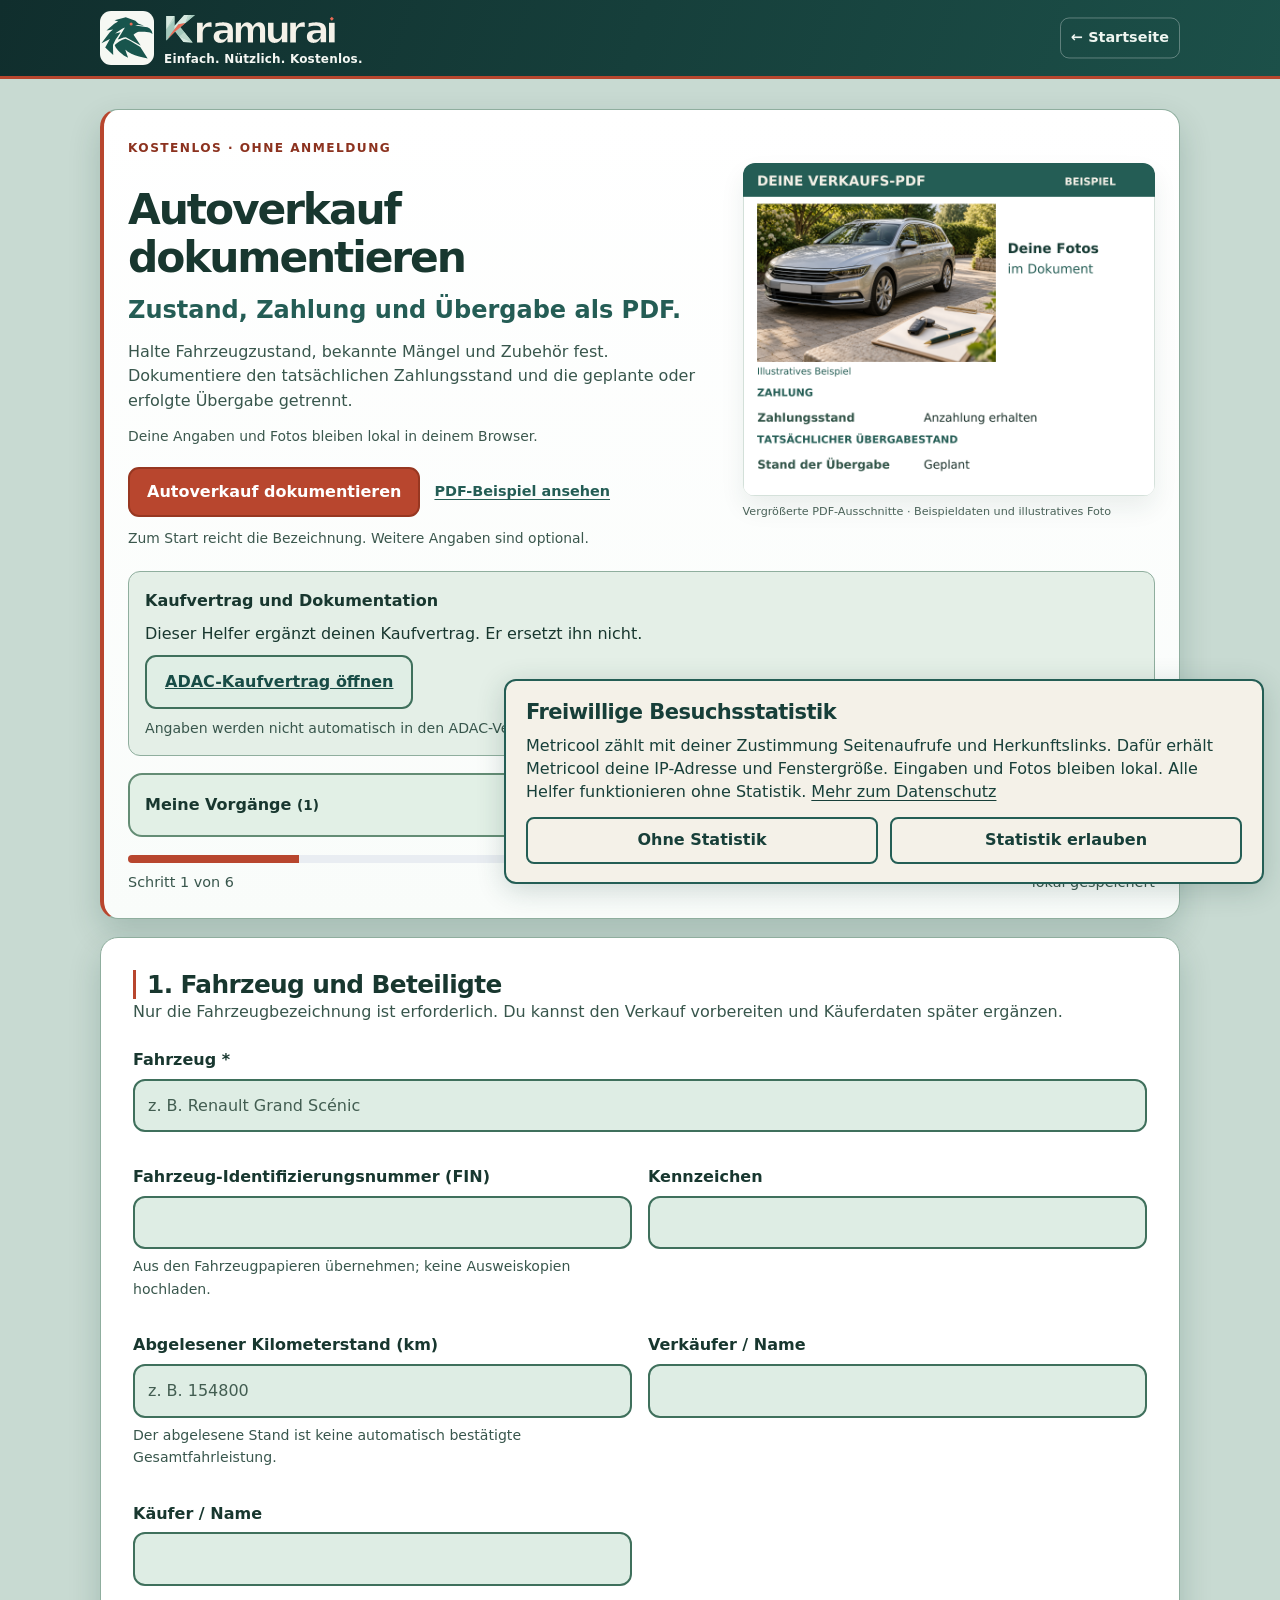
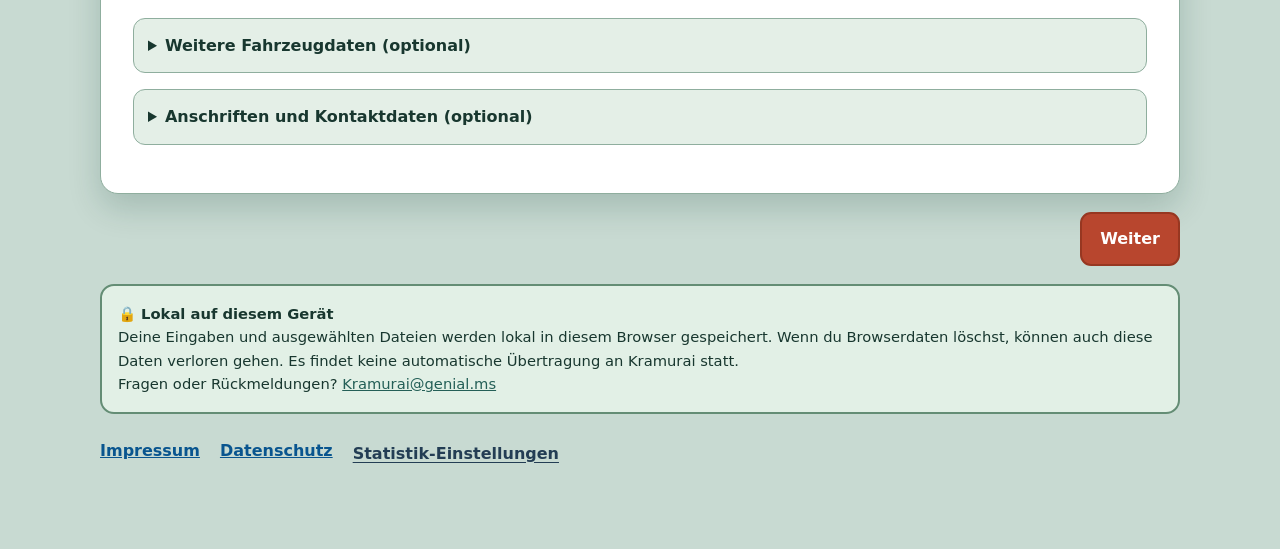
==== autoverkauf-dokumentieren/index.html @ 13307d31 "Connect optional Metricool website statistics with consent controls" ====
<!doctype html>
<html lang="de">
<head>
  <meta charset="utf-8">
  <meta name="viewport" content="width=device-width, initial-scale=1">
  <title>Autoverkauf dokumentieren – Kramurai</title>
  <meta name="description" content="Privaten Autoverkauf vorbereiten: Zustand, Mängel, Zubehör, Fotos, Zahlung und Übergabe lokal dokumentieren.">
  <meta name="robots" content="index,follow">
  <link rel="canonical" href="https://kramurai.github.io/autoverkauf-dokumentieren/">
  <meta property="og:type" content="website">
  <meta property="og:site_name" content="Kramurai">
  <meta property="og:locale" content="de_DE">
  <meta property="og:title" content="Autoverkauf dokumentieren – Kramurai">
  <meta property="og:description" content="Privaten Autoverkauf vorbereiten: Zustand, Mängel, Zubehör, Fotos, Zahlung und Übergabe lokal dokumentieren.">
  <meta property="og:url" content="https://kramurai.github.io/autoverkauf-dokumentieren/">
  <meta property="og:image" content="https://kramurai.github.io/assets/social/autoverkauf-20261018.jpg">
  <meta property="og:image:type" content="image/jpeg">
  <meta property="og:image:width" content="1200">
  <meta property="og:image:height" content="630">
  <meta property="og:image:alt" content="Kramurai zum privaten Autoverkauf mit Beispiel-PDF: illustratives Auto sowie getrennte Angaben zu Zahlung und Übergabe.">
  <meta name="twitter:card" content="summary_large_image">
  <meta name="twitter:title" content="Autoverkauf dokumentieren – Kramurai">
  <meta name="twitter:description" content="Privaten Autoverkauf vorbereiten: Zustand, Mängel, Zubehör, Fotos, Zahlung und Übergabe lokal dokumentieren.">
  <meta name="twitter:image" content="https://kramurai.github.io/assets/social/autoverkauf-20261018.jpg">
  <meta name="twitter:image:alt" content="Kramurai zum privaten Autoverkauf mit Beispiel-PDF: illustratives Auto sowie getrennte Angaben zu Zahlung und Übergabe.">
  <link rel="stylesheet" href="/styles.css">
  <style>
    .sale-info{padding:16px;margin:16px 0;border:1px solid var(--line);border-radius:12px;background:var(--soft)}
    .sale-info p{margin:8px 0}
    .sale-info .hint{margin-bottom:0}
    .optional-fields{margin:16px 0;border:1px solid var(--line);border-radius:12px;background:var(--soft)}
    .optional-fields>summary{padding:14px;cursor:pointer;font-weight:750;overflow-wrap:anywhere}
    .optional-fields>summary:focus-visible{outline:3px solid var(--brand);outline-offset:2px}
    .optional-body{padding:0 16px 16px}
    .optional-body>.field-grid{margin-top:12px}
    .photo-note{margin:12px 0 0}
    #extraPhotoList{margin:14px 0}
    .photo-caption{overflow-wrap:anywhere;white-space:pre-wrap;margin:6px 0}
    @media print{#documentChecks[hidden]{display:none!important}}

    .file-remove{margin-top:10px}
    .file-remove[hidden]{display:none}
    .wizard{padding:30px 0 56px}
    .wizard-head{background:#fff;border:1px solid var(--line);border-radius:20px;padding:24px;box-shadow:var(--shadow);margin-bottom:18px}
    .wizard-head h1{font-size:clamp(1.9rem,7vw,3rem)}
    .progress{height:8px;background:#e9edf2;border-radius:999px;overflow:hidden;margin-top:18px}
    .progress>span{display:block;height:100%;background:var(--brand);width:16.66%;transition:width .2s ease}
    .progress-label{display:flex;justify-content:space-between;gap:12px;margin-top:8px;color:var(--muted);font-size:.9rem}
    .step{display:none;background:#fff;border:1px solid var(--line);border-radius:20px;padding:clamp(20px,5vw,32px);box-shadow:0 6px 20px rgba(23,32,51,.05)}
    .step.active{display:block}
    .step h2{font-size:1.55rem}
    .intro{color:var(--muted);margin-bottom:22px}
    .field-grid{display:grid;grid-template-columns:1fr 1fr;gap:16px}
    .field{display:flex;flex-direction:column;gap:6px;margin-bottom:16px}
    .field.full{grid-column:1/-1}
    label,.label{font-weight:750}
    .hint{color:var(--muted);font-size:.88rem}
    input,textarea,select{
      width:100%;font:inherit;color:var(--text);background:#fff;border:1px solid #cfd7e3;border-radius:12px;
      padding:12px 13px;min-height:48px
    }
    textarea{min-height:110px;resize:vertical}
    input:focus,textarea:focus,select:focus{outline:3px solid rgba(23,105,170,.14);border-color:var(--brand)}
    .choice-grid{display:grid;grid-template-columns:repeat(2,1fr);gap:10px}
    .choice{position:relative}
    .choice input{position:absolute;opacity:0;pointer-events:none}
    .choice label{display:block;border:1px solid var(--line);border-radius:12px;padding:13px;cursor:pointer;background:#fbfcfe}
    .choice input:checked+label{border-color:var(--brand);background:var(--soft);color:var(--brand-dark)}
    .check-list{display:grid;gap:10px}
    .check{display:flex;align-items:flex-start;gap:10px;border:1px solid var(--line);border-radius:12px;padding:12px;background:#fbfcfe}
    .check input{width:20px;min-height:20px;margin-top:2px}
    .photo-list{display:grid;gap:14px}
    .photo-task{border:1px solid var(--line);border-radius:14px;padding:15px;background:#fbfcfe}
    .photo-top{display:flex;justify-content:space-between;gap:12px;align-items:flex-start}
    .photo-title{font-weight:800}
    .photo-status{font-size:.82rem;font-weight:750;color:var(--muted)}
    .photo-task.done .photo-status{color:#167444}
    .photo-actions{display:flex;gap:10px;flex-wrap:wrap;margin-top:10px}
    .file-label{display:inline-flex;align-items:center;justify-content:center;min-height:44px;padding:10px 13px;border-radius:10px;background:var(--soft);color:var(--brand-dark);font-weight:750;cursor:pointer}
    .file-label input{display:none}
    .preview{display:none;max-width:220px;max-height:180px;border-radius:10px;margin-top:12px;border:1px solid var(--line)}
    .preview.show{display:block}
    .wizard-nav{display:flex;justify-content:space-between;gap:12px;margin-top:18px}
    button{font:inherit;border:0;cursor:pointer}
    .btn{display:inline-flex;align-items:center;justify-content:center;min-height:48px;padding:12px 18px;border-radius:12px;font-weight:800}
    .btn-primary{background:var(--brand);color:#fff}
    .btn-secondary{background:#fff;color:var(--text);border:1px solid var(--line)}
    .btn-danger{background:#fff;color:#9b2525;border:1px solid #e8caca}
    .privacy-note{margin-top:18px;padding:16px;border:1px solid #cfe3f5;border-radius:14px;background:var(--soft);font-size:.92rem}
    .summary{display:grid;gap:16px}
    .summary-card{border:1px solid var(--line);border-radius:14px;padding:18px}
    .summary-card h3{margin-bottom:10px}
    .summary-row{display:grid;grid-template-columns:180px 1fr;gap:12px;padding:7px 0;border-bottom:1px solid #edf0f4}
    .summary-row:last-child{border-bottom:0}
    .summary-row>div{min-width:0;overflow-wrap:anywhere}
    .summary-row>div:last-child{white-space:pre-wrap}
    .summary-photo strong,.summary-photo .hint{overflow-wrap:anywhere}
    .summary-key{color:var(--muted)}
    .summary-photos{display:grid;grid-template-columns:repeat(2,minmax(0,1fr));gap:14px}
    .summary-photo{break-inside:avoid}
    .summary-photo img{width:100%;max-height:360px;object-fit:contain;border:1px solid var(--line);border-radius:10px;background:#fafafa}
    .summary-photo strong{display:block;margin-top:6px}
    .warning{background:var(--note);border:1px solid var(--note-line);border-radius:12px;padding:14px;margin-bottom:16px}
    .btn-tertiary{background:transparent;color:var(--muted);border:1px solid transparent}
    .final-actions{display:grid;grid-template-columns:1fr 1.35fr;gap:10px;margin:0 0 18px}
    .final-actions .btn{width:100%}
    .document-head{
      position:relative;overflow:hidden;margin:0 0 18px;color:#172033;border:1px solid #d7e3ef;
      border-radius:16px;background:#fff;box-shadow:0 4px 14px rgba(13,55,94,.08)
    }
    .document-banner{
      position:relative;display:grid;grid-template-columns:minmax(0,1fr) auto;gap:14px;align-items:center;
      padding:16px 18px;background:linear-gradient(105deg,#0a2c57 0%,#0d4f86 58%,#1386c9 100%);color:#fff
    }
    .document-banner::after{
      content:"";position:absolute;left:0;bottom:0;width:100%;height:4px;
      background:linear-gradient(90deg,#ff7a00 0 86px,#1597e5 86px 100%)
    }
    .document-logo{
      width:70px;height:70px;display:grid;place-items:center;border:2px solid rgba(255,255,255,.92);
      border-radius:16px;background:#fff;overflow:hidden;box-shadow:0 5px 16px rgba(0,0,0,.18)
    }
    .document-logo img{width:100%;height:100%;object-fit:cover;display:block}
    .document-identity{display:flex;align-items:center;gap:14px;min-width:0}
    .document-brand{font-size:20pt;font-weight:850;line-height:1.05;letter-spacing:-.025em;color:#fff}
    .brand-formular{color:#fff}.brand-fuchs{color:#4bc3ff}
    .document-tagline{font-size:8.2pt;color:rgba(255,255,255,.78);margin-top:5px;letter-spacing:.12em;text-transform:uppercase}
    .document-meta{text-align:right;font-size:8.4pt;line-height:1.5;color:#fff;background:rgba(255,255,255,.10);border:1px solid rgba(255,255,255,.28);border-radius:11px;padding:9px 11px}
    .document-title-area{position:relative;padding:19px 20px 18px;background:linear-gradient(180deg,#fff 0%,#fbfdff 100%)}
    .document-title{margin:0;font-size:22pt;line-height:1.08;letter-spacing:-.025em;color:#172033}
    .document-subtitle{margin:6px 0 0;font-size:9.5pt;color:#5b6577}
    .document-watermark{position:absolute;right:18px;bottom:-13px;font-size:58px;line-height:1;font-weight:900;color:#1597e5;opacity:.035;pointer-events:none;letter-spacing:-.08em}
    .print-only{display:none}
    @media(max-width:720px){
      .field-grid,.choice-grid,.summary-photos{grid-template-columns:1fr}
      .summary-row{grid-template-columns:1fr;gap:2px}
      .wizard-nav{position:sticky;bottom:0;background:rgba(245,247,250,.96);padding:10px 0}
      .wizard-nav .btn{flex:1}
      .final-actions{grid-template-columns:1fr}
      .final-actions .btn{width:100%}
    }

    /* Kramurai – gut erkennbare mobile Eingaben und Aktionen */
    @media screen{
      .helper-page{
        --brand:#09558f;
        --brand-dark:#07365f;
        --muted:#46576a;
        --line:#c5d4e2;
        --soft:#e5f1fa;
        --text:#172538;
        background:#eaf1f7;
      }
      .helper-page header{
        background:linear-gradient(110deg,#081f3e 0%,#103e6c 100%);
        border-bottom:3px solid #1597e5;
      }
.helper-brand-mark{
        display:block;
        width:54px;
        height:54px;
        flex:none;
        object-fit:contain;
        border:2px solid #fff;
        border-radius:13px;
        background:#fff;
        box-shadow:0 4px 14px rgba(0,0,0,.23);
      }
      .helper-brand-name{color:#fff;letter-spacing:-.025em}
      .helper-brand-name span{color:#78d8ff}
      .helper-page .wizard-head,.helper-page .step{
        border-color:#c3d2df;
        box-shadow:0 7px 22px rgba(12,49,88,.08);
      }
      .helper-page .intro,.helper-page .hint,
      .helper-page .progress-label,.helper-page .summary-key{
        color:#44566a;
      }
      .helper-page input:not([type="radio"]):not([type="checkbox"]):not([type="file"]),
      .helper-page textarea,.helper-page select{
        border:2px solid #9bb2c8;
        background:#fff;
        color:#172538;
      }
      .helper-page input::placeholder,.helper-page textarea::placeholder{color:#5a6a7b;opacity:1}
      .helper-page input:focus-visible,.helper-page textarea:focus-visible,
      .helper-page select:focus-visible{
        outline:3px solid #80caff;
        outline-offset:2px;
        border-color:#09558f;
      }
      .helper-page .choice label{
        display:flex;
        align-items:center;
        min-height:49px;
        border:2px solid #a9bfd2;
        background:#f0f6fb;
        color:#193b5d;
        font-weight:800;
      }
      .helper-page .choice input:checked+label{
        border-color:#07365f;
        background:#09558f;
        color:#fff;
        box-shadow:0 3px 10px rgba(9,85,143,.20);
      }
      .helper-page .choice input:checked+label::before{
        content:"✓";
        margin-right:9px;
        font-weight:900;
      }
      .helper-page .choice input:focus-visible+label{
        outline:3px solid #80caff;
        outline-offset:3px;
      }
      .helper-page .check{
        background:#f0f6fb;
        border:2px solid #c0cfdd;
        color:#193b5d;
      }
      .helper-page .check input{accent-color:#09558f}
      .helper-page .check:has(input:checked){
        background:#e0f0fb;
        border-color:#09558f;
      }
      .helper-page .photo-task{
        border:2px solid #c2d3e1;
        background:#f0f6fb;
      }
      .helper-page .photo-task.done{
        border-color:#78a78c;
        background:#edf8f1;
      }
      .helper-page .photo-task.done .photo-status{color:#165d37}
      .helper-page .photo-actions{
        display:flex;
        flex-wrap:wrap;
        gap:10px;
        margin-top:12px;
      }
      .helper-page .file-label{
        min-height:48px;
        display:inline-flex;
        align-items:center;
        justify-content:center;
        padding:10px 15px;
        border:2px solid #07365f;
        border-radius:11px;
        background:#09558f;
        color:#fff;
        font-weight:800;
        cursor:pointer;
      }
      .helper-page .file-label.file-gallery{
        border-color:#5184ab;
        background:#e0effa;
        color:#07365f;
      }
      .helper-page .file-label:hover,
      .helper-page .file-label:focus-within{filter:brightness(.96)}
      .helper-page .file-label:focus-within{outline:3px solid #80caff;outline-offset:2px}
      .helper-page .file-label input{
        display:block;
        position:absolute;
        width:1px;
        height:1px;
        min-height:0;
        padding:0;
        margin:0;
        opacity:0;
        overflow:hidden;
        clip-path:inset(50%);
      }
      .helper-page .btn{
        border-radius:11px;
        font-weight:850;
        transition:filter .15s ease,transform .15s ease;
      }
      .helper-page .btn:hover{filter:brightness(.95)}
      .helper-page .btn:focus-visible{outline:3px solid #80caff;outline-offset:3px}
      .helper-page .btn-primary{background:#09558f;color:#fff;border:2px solid #07365f}
      .helper-page .btn-secondary{
        background:#e6f0f9;
        color:#07365f;
        border:2px solid #648fb2;
      }
      .helper-page .btn-tertiary{
        background:#dfeef9;
        color:#07365f;
        border:2px solid #648fb2;
      }
      .helper-page .btn-danger{
        background:#fff0ef;
        color:#832123;
        border:2px solid #b96a6c;
      }
      .helper-page .btn:disabled{opacity:.75;cursor:default}
      @media(max-width:720px){
        .helper-page .photo-actions .file-label{flex:1 1 130px}
        .helper-page .wizard-nav{background:rgba(234,241,247,.97)}
      }
    }
    @media screen{
      .helper-page .wizard-head .eyebrow{
        background:#e2f0fa;
        color:#07365f;
        border:2px solid #91b7d6;
        font-weight:900;
        letter-spacing:.005em;
      }
      .helper-page .local-case-note{
        margin-top:20px;
        padding:16px;
        border:2px solid #bad0e1;
        border-radius:13px;
        background:#edf5fb;
        color:#193b5d;
      }
      .helper-page .local-case-note strong{color:#07365f}
      .helper-page .local-case-note p{margin:6px 0 14px;color:#344c61}
      .helper-page .final-actions{
        grid-template-columns:1fr 1.35fr;
        gap:10px;
      }
      @media(max-width:720px){
        .helper-page .final-actions{grid-template-columns:1fr}
      }
    }
    @media screen{
      .helper-page .receipt-download{display:inline-flex;margin-top:10px;text-decoration:none}
      .helper-page .receipt-help{margin-top:5px;line-height:1.4}
      .helper-page .receipt-print-note{font-weight:750;color:#07365f}
    }
    .followup-block{
      padding:17px;
      margin:18px 0;
      border:1px solid #c4d7e6;
      border-radius:14px;
      background:#edf5fb;
    }
    .followup-block h3{color:#07365f;margin:0 0 6px}
    .followup-block p{margin:0 0 14px}
    @media(max-width:720px){.followup-block{padding:14px}}

    /* Mehrere Vorgänge – kompakt auf Mobilgeräten, nur im Browser sichtbar */
    .helper-page .case-manager{
      margin:17px 0 6px;
      padding:15px;
      border:2px solid #b6ccde;
      border-radius:14px;
      background:#eef5fb;
      color:#163b5b;
    }
    .helper-page .case-manager-heading{font-weight:850;color:#07365f}
    .helper-page .case-manager-hint{font-size:.85rem;color:#40596e;margin:3px 0 12px}
    .helper-page .case-manager-actions{display:grid;grid-template-columns:minmax(0,1fr) auto;gap:10px;align-items:end}
    .helper-page .case-manager-actions label{display:grid;gap:5px;font-size:.87rem}
    .helper-page .case-manager-actions select{width:100%;min-width:0}
    .helper-page .case-manager-actions .btn{white-space:normal;text-align:center}
    .helper-page .missing-check{
      margin:0 0 18px;padding:15px;border:2px solid #bed6e6;
      border-radius:13px;background:#edf6fd;color:#193b5d
    }
    .helper-page .missing-check strong{color:#07365f}
    .helper-page .missing-check p{margin:5px 0 8px}
    .helper-page .missing-check ul{margin:8px 0 8px;padding-left:22px}
    .helper-page .missing-check li{margin:4px 0}
    .helper-page .missing-check .missing-ok{color:#17613f}
    @media(max-width:720px){
      .helper-page .case-manager-actions{grid-template-columns:1fr}
      .helper-page .case-manager-actions .btn{width:100%}
    }
    @media print{
      header,.wizard-head,.wizard-nav,.privacy-note,.screen-only{display:none!important}
      body{background:#fff;font-size:11pt;color:#111;-webkit-print-color-adjust:exact;print-color-adjust:exact}
      .wrap{width:100%;max-width:none}
      .wizard{padding:0}
      .step{display:none!important;box-shadow:none;border:0;padding:0}
      #step-6{display:block!important}
      #step-6>h2,#step-6>.intro{display:none!important}
      .summary-card{border:0;border-bottom:1px solid #dfe6ee;border-radius:0;padding:9px 0;break-inside:avoid;page-break-inside:avoid}
      .summary-card.photo-summary-card{break-inside:auto;page-break-inside:auto}
      /* Nur ausnahmsweise lange Textkarten über Seiten umbrechen;
         Standardfälle behalten die getestete kompakte Aufteilung. */
      .summary-card.summary-card-long{break-inside:auto;page-break-inside:auto}
      .summary-card.summary-card-long .summary-row-long{
        display:block;
        break-inside:auto;
        page-break-inside:auto;
      }
      .summary-card.summary-card-long .summary-row-long .summary-key{
        margin-bottom:4px;
      }
      .summary-card.photo-summary-card h3{break-after:avoid;page-break-after:avoid}
      .summary-photo{break-inside:avoid;page-break-inside:avoid}
      /* Foto und Bildunterschrift bleiben immer zusammen. */
      .summary-photo{break-inside:avoid;page-break-inside:avoid}
      .summary-photo img{max-height:250px;object-fit:contain}
      .summary-photos{gap:10px}
      /* Bei genau drei Beweisfotos verhindert eine Zeile mit zwei
         Bildern plus einem verwaisten Einzelbild die leere Folgeseite. */
      .summary-photos.print-three-images{
        grid-template-columns:repeat(3,minmax(0,1fr));
        column-gap:9px;
      }
      .summary-photos.print-three-images .summary-photo img{
        height:160px;
        max-height:160px;
        width:100%;
        object-fit:contain;
      }
      .summary-photos.print-three-images .summary-photo strong{font-size:9pt}
      .summary-photos.print-three-images .summary-photo .hint{font-size:8pt}
      .receipt-print-note{font-weight:650;color:#233d54}
      .summary-card h3{break-after:avoid;page-break-after:avoid;color:#1769aa;border-left:3px solid #d9822b;padding-left:8px}
      .summary-row{break-inside:avoid;page-break-inside:avoid}
      .warning{break-inside:avoid;page-break-inside:avoid;margin:10px 0 14px;background:#fff8e8;border-color:#f0d899;color:#3b3528}
      .summary-photos{grid-template-columns:1fr 1fr}
      .print-only{display:block!important}
      .document-head{break-inside:avoid;page-break-inside:avoid}
      a{color:inherit;text-decoration:none}
    }
  </style>
  <link rel="stylesheet" href="/register-theme.css?v=20261010-claim-v1">
  <link rel="icon" href="/assets/brand/favicon.svg?v=20261010-brand-v4" type="image/svg+xml" sizes="any">
  <link rel="icon" href="/favicon.ico?v=20261010-brand-v4" sizes="16x16 32x32 48x48 64x64">
  <link rel="apple-touch-icon" href="/apple-touch-icon.png?v=20261010-brand-v4" sizes="180x180">
  <meta name="application-name" content="Kramurai">
  <meta name="apple-mobile-web-app-title" content="Kramurai">
<style>
.result-intro{display:grid;grid-template-columns:minmax(0,1.28fr) minmax(260px,.9fr);gap:28px;align-items:center;margin-bottom:22px}
.helper-page .wizard-head .result-intro h1{font-size:clamp(1.9rem,4vw,2.65rem);line-height:1.12;margin:10px 0 14px}
.helper-page .wizard-head .result-promise{font-weight:800;font-size:clamp(1.2rem,2.3vw,1.5rem);line-height:1.3;color:#245D55;margin:0 0 13px}
.result-intro .lead{font-size:1rem;line-height:1.55;margin:0 0 12px;max-width:56ch}
.result-local,.result-effort{font-size:.87rem;line-height:1.5;color:#3b574d}
.result-actions{display:flex;gap:14px;align-items:center;flex-wrap:wrap;margin-top:20px}
.result-actions .btn{text-decoration:none;display:inline-flex;align-items:center;justify-content:center;line-height:1.25;padding:13px 17px}
.result-example-link{font-size:.9rem;font-weight:700;color:#245d55;text-underline-offset:3px}
.result-effort{margin-top:11px}.result-intro-example{margin:0;min-width:0;width:100%}.result-intro-example img{display:block;width:100%;height:auto;box-shadow:0 12px 24px #163b3414;border-radius:12px}
.result-intro-example figcaption{font-size:.7rem;color:#4a6258;line-height:1.4;margin-top:8px}

html{scroll-behavior:smooth}#step-1{scroll-margin-top:105px}
@media(max-width:720px){.result-intro{grid-template-columns:1fr;gap:18px}.result-intro-example{max-width:340px;justify-self:center}.helper-page .wizard-head .result-intro h1{font-size:1.9rem}.result-actions{gap:12px}.result-actions .btn{width:100%}.result-local,.result-effort{font-size:.83rem}.result-intro .lead{font-size:.95rem}}
@media print{.preview-banner{display:none}}
</style>
  <link rel="stylesheet" href="/assets/statistics.css?v=20261018-1">
  <script defer src="/assets/statistics.js?v=20261018-1"></script>
</head>
<body class="helper-page">
<header class="site-header helper-site-header">
    <div class="wrap header-inner">
      <a class="brand kramurai-brand" href="/" aria-label="Kramurai Startseite">
        <span class="brand-logo-frame"><img class="brand-logo" src="/assets/brand/kramurai-raven-light-background.svg?v=20261010-brand-v4" alt=""></span>
        <span class="brand-wordmark-wrap">
          <img class="brand-wordmark-img" src="/assets/brand/kramurai-wordmark-header.svg?v=20261010-brand-v4" alt="Kramurai">
          <span class="brand-tagline-readable">Einfach. Nützlich. Kostenlos.</span>
        </span>
      </a>
      <a class="helper-home-link" href="/" aria-label="Zur Kramurai Startseite">← Startseite</a>
    </div>
  </header>

  <main class="wrap wizard">
    <div class="wizard-head">
      <div class="result-intro"><div class="result-intro-copy"><div class="eyebrow">KOSTENLOS · OHNE ANMELDUNG</div><h1>Autoverkauf dokumentieren</h1><p class="result-promise">Zustand, Zahlung und Übergabe als PDF.</p><p class="lead">Halte Fahrzeugzustand, bekannte Mängel und Zubehör fest. Dokumentiere den tatsächlichen Zahlungsstand und die geplante oder erfolgte Übergabe getrennt.</p><p class="result-local">Deine Angaben und Fotos bleiben lokal in deinem Browser.</p><div class="result-actions"><a class="btn btn-primary" href="#step-1">Autoverkauf dokumentieren</a><a class="result-example-link" href="beispiel.pdf" download="Kramurai_Autoverkauf_Beispiel.pdf">PDF-Beispiel ansehen</a></div><p class="result-effort">Zum Start reicht die Bezeichnung. Weitere Angaben sind optional.</p></div><figure class="result-intro-example"><img src="ergebnis.png" alt="Ausgefülltes Autoverkauf-PDF-Beispiel: Foto und dokumentierte Angaben"><figcaption>Vergrößerte PDF-Ausschnitte · Beispieldaten und illustratives Foto</figcaption></figure></div>
      <div class="contract-intro sale-info screen-only">
<strong>Kaufvertrag und Dokumentation</strong>
<p>Dieser Helfer ergänzt deinen Kaufvertrag. Er ersetzt ihn nicht.</p>
<a class="btn btn-secondary" href="https://www.adac.de/rund-ums-fahrzeug/auto-kaufen-verkaufen/gebrauchtwagenkauf/kfz-kaufvertrag/" target="_blank" rel="noopener noreferrer">ADAC-Kaufvertrag öffnen</a>
<p class="hint">Angaben werden nicht automatisch in den ADAC-Vertrag übertragen.</p>
</div>
<details class="case-manager screen-only">
        <summary>
          <span class="case-manager-toggle-title">Meine Vorgänge <span id="caseCount"></span></span>
          <span class="case-manager-toggle-action">
            <span class="case-manager-open-label">Öffnen</span>
            <span class="case-manager-close-label">Schließen</span>
            <svg class="case-manager-toggle-arrow" viewBox="0 0 24 24" aria-hidden="true" focusable="false"><path d="m6 9 6 6 6-6"></path></svg>
          </span>
        </summary>
        <div class="case-manager-body">
          <p class="case-manager-hint">Lokal in diesem Browser gespeichert. Mit einer Sicherungsdatei kannst du einen Vorgang samt gespeicherten Fotos und Belegen später wieder öffnen – auch auf einem anderen Gerät.</p>
          <div class="case-manager-actions">
            <label for="caseSelect">Gespeicherten Vorgang öffnen
              <select id="caseSelect" aria-label="Gespeicherten Vorgang öffnen"></select>
            </label>
            <button class="btn btn-secondary" type="button" id="createCaseTopBtn">+ Neuer Vorgang</button>
          </div>
          <div class="backup-actions">
            <button class="btn btn-secondary" type="button" id="backupExportBtn">Vorgang sichern</button>
            <button class="btn btn-secondary" type="button" id="backupImportBtn">Sicherung öffnen</button>
            <input type="file" id="backupFile" accept=".json,application/json" hidden aria-label="Vorgangssicherung auswählen">
          </div>
          <p class="case-manager-hint">Die Sicherungsdatei enthält deine Angaben und gespeicherten Dateien unverschlüsselt. Bewahre sie sicher auf. Beim Öffnen wird ein zusätzlicher Vorgang angelegt. Das PDF bleibt die lesbare Dokumentation.</p>
          <p id="backupStatus" class="case-manager-hint" role="status" aria-live="polite"></p>
        </div>
      </details>
      <div class="progress" aria-hidden="true"><span id="progressBar"></span></div>
      <div class="progress-label"><span id="progressText">Schritt 1 von 6</span><span id="saveStatus">lokal gespeichert</span></div>
    </div>

    <noscript><div class="warning">Dieser Helfer benötigt JavaScript für die lokale Speicherung und die Zusammenfassung. Den <a href="https://www.adac.de/rund-ums-fahrzeug/auto-kaufen-verkaufen/gebrauchtwagenkauf/kfz-kaufvertrag/">ADAC-Kaufvertrag</a> kannst du auch ohne diesen Helfer herunterladen.</div></noscript>
    <form id="saleForm" novalidate>
<section class="step active" id="step-1" data-step="1">
<h2>1. Fahrzeug und Beteiligte</h2>
<p class="intro">Nur die Fahrzeugbezeichnung ist erforderlich. Du kannst den Verkauf vorbereiten und Käuferdaten später ergänzen.</p>
<div class="field-grid"><div class="field full"><label for="itemName">Fahrzeug *</label><input id="itemName" data-field="item.name" type="text" required placeholder="z. B. Renault Grand Scénic"></div><div class="field"><label for="serial">Fahrzeug-Identifizierungsnummer (FIN)</label><input id="serial" data-field="item.serial" type="text" placeholder=""><span class="hint">Aus den Fahrzeugpapieren übernehmen; keine Ausweiskopien hochladen.</span></div><div class="field"><label for="registration">Kennzeichen</label><input id="registration" data-field="item.registration" type="text" placeholder=""></div><div class="field"><label for="mileage">Abgelesener Kilometerstand (km)</label><input id="mileage" inputmode="numeric" data-field="item.mileage" type="text" placeholder="z. B. 154800"><span class="hint">Der abgelesene Stand ist keine automatisch bestätigte Gesamtfahrleistung.</span></div><div class="field"><label for="seller">Verkäufer / Name</label><input id="seller" data-field="party.seller" type="text" placeholder=""></div><div class="field"><label for="buyer">Käufer / Name</label><input id="buyer" data-field="party.buyer" type="text" placeholder=""></div></div><details class="optional-fields" data-optional><summary>Weitere Fahrzeugdaten (optional)</summary><div class="optional-body"><div class="field-grid"><div class="field"><label for="manufacturer">Hersteller / Marke</label><input id="manufacturer" data-field="item.manufacturer" type="text" placeholder=""></div><div class="field"><label for="model">Modell / Variante</label><input id="model" data-field="item.model" type="text" placeholder=""></div><div class="field"><label for="firstRegistration">Erstzulassung</label><input id="firstRegistration" data-field="item.firstRegistration" type="date" placeholder=""></div><div class="field"><label for="hu">Nächste Hauptuntersuchung</label><input id="hu" data-field="item.hu" type="month" placeholder=""></div></div></div></details><details class="optional-fields" data-optional><summary>Anschriften und Kontaktdaten (optional)</summary><div class="optional-body"><div class="field-grid"><div class="field"><label for="sellerContact">Kontakt / Anschrift Verkäufer</label><textarea id="sellerContact" data-field="party.sellerContact" placeholder=""></textarea></div><div class="field"><label for="buyerContact">Kontakt / Anschrift Käufer</label><textarea id="buyerContact" data-field="party.buyerContact" placeholder=""></textarea></div></div></div></details>
</section>

<section class="step" id="step-2" data-step="2">
<h2>2. Zustand, Mängel und Reparaturen</h2>
<p class="intro">Notiere konkrete Beobachtungen. Ein Fahrzeug kann fahrbereit sein und zugleich Mängel haben. Bekannte Mängel auch im separaten Kaufvertrag aufführen.</p>
<div class="field-grid"><div class="field"><label for="driveability">Fahrbereitschaft nach eigener Einschätzung</label><select id="driveability" data-field="condition.driveability"><option value="">Noch nicht dokumentiert</option><option>Nicht beurteilt</option><option>Fahrbereit nach eigener Einschätzung</option><option>Nicht fahrbereit</option></select></div><div class="field"><label for="defects">Kenntnis zu Mängeln</label><select id="defects" data-field="condition.defects"><option value="">Noch nicht dokumentiert</option><option>Nicht beurteilt</option><option>Bekannte Mängel vorhanden</option><option>Nach eigener Kenntnis keine Mängel</option></select></div><div class="field full"><label for="conditionNote">Bekannte Mängel / Schäden / Warnmeldungen</label><textarea id="conditionNote" data-field="condition.note" placeholder="z. B. Fehleranzeige, Delle, Ölverlust; gegebenenfalls Diagnose und Datum"></textarea></div><div class="field"><label for="accidents">Kenntnis zu Unfall- und Vorschäden</label><select id="accidents" data-field="condition.accidents"><option value="">Noch nicht dokumentiert</option><option>Keine verlässlichen Angaben</option><option>Nach eigener Kenntnis keine Unfallschäden</option><option>Bekannte Unfall- oder Vorschäden</option></select><span class="hint">Eigene Kenntnis dokumentieren. Die Formulierung im Kaufvertrag gesondert prüfen.</span></div></div><details class="optional-fields" data-optional><summary>Schäden, Reparaturen und Zustandsaufnahme genauer dokumentieren (optional)</summary><div class="optional-body"><div class="field-grid"><div class="field full"><label for="damageHistory">Unfall- und Vorschäden genauer beschreiben</label><textarea id="damageHistory" data-field="condition.damageHistory" placeholder=""></textarea></div><div class="field full"><label for="repairs">Reparaturen / Wartung / vorhandene Belege</label><textarea id="repairs" data-field="condition.repairs" placeholder="Was wurde tatsächlich gemacht? Was ist nur eine Vermutung oder noch geplant?"></textarea></div><div class="field"><label for="checkedAt">Datum der eigenen Zustandsaufnahme</label><input id="checkedAt" data-field="condition.checkedAt" type="date" placeholder=""></div></div></div></details><details class="optional-fields" data-optional><summary>Besichtigung und Probefahrt (optional)</summary><div class="optional-body"><p>Vor einer Probefahrt Führerschein und Versicherungsschutz prüfen und die Haftung klären. Der ADAC bietet dafür eine separate Mustervereinbarung an.</p><p><a href="https://www.adac.de/rund-ums-fahrzeug/auto-kaufen-verkaufen/verkaufen-tipps/checkliste/" target="_blank" rel="noopener noreferrer">ADAC-Hinweise zur Probefahrt ↗</a></p><div class="field full"><label for="inspection">Probefahrt / Besichtigung / Werkstattprüfung</label><textarea id="inspection" data-field="condition.inspection" placeholder="Datum, Beteiligte und tatsächlich beobachtete Ergebnisse"></textarea></div></div></details>
</section>

<section class="step" id="step-3" data-step="3">
<h2>3. Zubehör und Unterlagen</h2>
<p class="intro">Markiere das Zubehör, das zum Verkauf gehört, und die vorhandenen Unterlagen. Was du tatsächlich aushändigst, hältst du in Schritt 5 „Zahlung und Übergabe“ fest.</p>
<h3>Zum Verkauf gehörendes Zubehör</h3><div class="check-list"><label class="check"><input type="checkbox" data-check="accessories.extraWheels"><span>Zusätzlicher Radsatz</span></label><label class="check"><input type="checkbox" data-check="accessories.chargingCable"><span>Ladekabel</span></label><label class="check"><input type="checkbox" data-check="accessories.tools"><span>Bordwerkzeug / Pannenset</span></label><label class="check"><input type="checkbox" data-check="accessories.manual"><span>Betriebsanleitung</span></label></div><div class="field"><label for="accessoryOther">Weiteres Zubehör / Ausnahmen</label><textarea id="accessoryOther" data-field="accessories.other" placeholder="z. B. Dachträger; ausdrücklich nicht enthaltenes Zubehör nennen"></textarea></div><h3>Vorliegende Unterlagen</h3><div class="check-list"><label class="check"><input type="checkbox" data-check="documents.partI"><span>Zulassungsbescheinigung Teil I (Fahrzeugschein)</span></label><label class="check"><input type="checkbox" data-check="documents.partII"><span>Zulassungsbescheinigung Teil II (Fahrzeugbrief)</span></label><label class="check"><input type="checkbox" data-check="documents.hu"><span>HU-Bericht</span></label><label class="check"><input type="checkbox" data-check="documents.service"><span>Serviceheft / Wartungsnachweise</span></label><label class="check"><input type="checkbox" data-check="documents.invoices"><span>Reparaturrechnungen / Prüfnachweise</span></label></div><div class="field"><label for="documentsOther">Weitere Unterlagen / fehlende Unterlagen</label><textarea id="documentsOther" data-field="documents.other" placeholder=""></textarea></div><details class="optional-fields" data-optional><summary>Besondere Unterlagen und digitale Dienste (optional)</summary><div class="optional-body"><div class="check-list"><label class="check"><input type="checkbox" data-check="documents.coc"><span>CoC-Bescheinigung, falls vorhanden</span></label><label class="check"><input type="checkbox" data-check="documents.abe"><span>ABE / Unterlagen zu Anbauteilen, falls vorhanden</span></label></div><div class="field"><label for="digitalServices">Gebuchte digitale Funktionen / Dienste und Ablaufdatum</label><textarea id="digitalServices" data-field="documents.digitalServices"></textarea></div></div></details><h3>Separater Kaufvertrag</h3>
<p>Vertragsangaben, Mängel und Zubehör im Kaufvertrag prüfen. Die Kramurai-Dokumentation ist zunächst ein separates Dokument; sie wird nicht automatisch zur Vertragsanlage.</p>
<a class="btn btn-secondary" href="https://www.adac.de/rund-ums-fahrzeug/auto-kaufen-verkaufen/gebrauchtwagenkauf/kfz-kaufvertrag/" target="_blank" rel="noopener noreferrer">ADAC-Kaufvertrag öffnen</a>
<p class="hint">Die Vorlagen findest du auf der Website des ADAC. Beachte dort die Hinweise zur passenden Vorlage. Kramurai ist unabhängig vom ADAC.</p>
<div class="field"><label for="contractStatus">Stand des separaten Kaufvertrags</label><select id="contractStatus" data-field="documents.contractStatus"><option value="">Noch nicht dokumentiert</option><option>Noch nicht erstellt</option><option>Entwurf vorbereitet</option><option>Von beiden Parteien unterschrieben</option></select></div><details class="optional-fields" data-optional><summary>Vertrag und Anlagen genauer zuordnen (optional)</summary><div class="optional-body"><div class="field"><label for="contractNote">Hinweis zum separaten Vertrag / seinen Anlagen</label><textarea id="contractNote" data-field="documents.contractNote" placeholder="z. B. Datum des Vertrags und Benennung der Anlagen"></textarea></div></div></details>
</section>

<section class="step" id="step-4" data-step="4"><h2>4. Fotos</h2><p class="intro">Fotografiere den tatsächlichen Zustand aus verschiedenen Perspektiven. Weitere Bilder kannst du unten ergänzen. Vermeide Gesichter, Ausweiskopien und unnötige persönliche Angaben in den Bildern. Fotos werden für die Dokumentation verkleinert; Originale bei Bedarf zusätzlich aufbewahren.</p><div class="photo-list"><div class="photo-task" data-task="overall"><div class="photo-top"><div><div class="photo-title">Gesamtansicht des Fahrzeugs</div><div class="hint">Optional. Ein neues Foto ersetzt das bisherige Bild dieses Feldes.</div></div><span class="photo-status">noch kein Foto</span></div><div class="photo-actions"><label class="file-label">Fotografieren<input type="file" accept="image/*" capture="environment" data-photo="overall" aria-label="Fotografieren: Gesamtansicht des Fahrzeugs"></label><label class="file-label">Aus Galerie wählen<input type="file" accept="image/*" data-photo="overall" aria-label="Aus Galerie wählen: Gesamtansicht des Fahrzeugs"></label></div><img class="preview" data-preview="overall" alt="Vorschau: Gesamtansicht des Fahrzeugs"><button type="button" class="btn btn-danger file-remove" data-remove-file="overall" hidden>Datei entfernen</button></div><div class="photo-task" data-task="serial"><div class="photo-top"><div><div class="photo-title">FIN / Fahrzeugkennzeichnung</div><div class="hint">Optional. Ein neues Foto ersetzt das bisherige Bild dieses Feldes.</div></div><span class="photo-status">noch kein Foto</span></div><div class="photo-actions"><label class="file-label">Fotografieren<input type="file" accept="image/*" capture="environment" data-photo="serial" aria-label="Fotografieren: FIN / Fahrzeugkennzeichnung"></label><label class="file-label">Aus Galerie wählen<input type="file" accept="image/*" data-photo="serial" aria-label="Aus Galerie wählen: FIN / Fahrzeugkennzeichnung"></label></div><img class="preview" data-preview="serial" alt="Vorschau: FIN / Fahrzeugkennzeichnung"><button type="button" class="btn btn-danger file-remove" data-remove-file="serial" hidden>Datei entfernen</button></div><div class="photo-task" data-task="odometer"><div class="photo-top"><div><div class="photo-title">Kilometerstand im Display</div><div class="hint">Optional. Ein neues Foto ersetzt das bisherige Bild dieses Feldes.</div></div><span class="photo-status">noch kein Foto</span></div><div class="photo-actions"><label class="file-label">Fotografieren<input type="file" accept="image/*" capture="environment" data-photo="odometer" aria-label="Fotografieren: Kilometerstand im Display"></label><label class="file-label">Aus Galerie wählen<input type="file" accept="image/*" data-photo="odometer" aria-label="Aus Galerie wählen: Kilometerstand im Display"></label></div><img class="preview" data-preview="odometer" alt="Vorschau: Kilometerstand im Display"><button type="button" class="btn btn-danger file-remove" data-remove-file="odometer" hidden>Datei entfernen</button></div><div class="photo-task" data-task="damage"><div class="photo-top"><div><div class="photo-title">Mangel oder Schaden – Detail 1</div><div class="hint">Optional. Ein neues Foto ersetzt das bisherige Bild dieses Feldes.</div></div><span class="photo-status">noch kein Foto</span></div><div class="photo-actions"><label class="file-label">Fotografieren<input type="file" accept="image/*" capture="environment" data-photo="damage" aria-label="Fotografieren: Mangel oder Schaden – Detail 1"></label><label class="file-label">Aus Galerie wählen<input type="file" accept="image/*" data-photo="damage" aria-label="Aus Galerie wählen: Mangel oder Schaden – Detail 1"></label></div><img class="preview" data-preview="damage" alt="Vorschau: Mangel oder Schaden – Detail 1"><button type="button" class="btn btn-danger file-remove" data-remove-file="damage" hidden>Datei entfernen</button></div><div class="photo-task" data-task="damage2"><div class="photo-top"><div><div class="photo-title">Mangel oder Schaden – Detail 2</div><div class="hint">Optional. Ein neues Foto ersetzt das bisherige Bild dieses Feldes.</div></div><span class="photo-status">noch kein Foto</span></div><div class="photo-actions"><label class="file-label">Fotografieren<input type="file" accept="image/*" capture="environment" data-photo="damage2" aria-label="Fotografieren: Mangel oder Schaden – Detail 2"></label><label class="file-label">Aus Galerie wählen<input type="file" accept="image/*" data-photo="damage2" aria-label="Aus Galerie wählen: Mangel oder Schaden – Detail 2"></label></div><img class="preview" data-preview="damage2" alt="Vorschau: Mangel oder Schaden – Detail 2"><button type="button" class="btn btn-danger file-remove" data-remove-file="damage2" hidden>Datei entfernen</button></div><div class="photo-task" data-task="interior"><div class="photo-top"><div><div class="photo-title">Innenraum</div><div class="hint">Optional. Ein neues Foto ersetzt das bisherige Bild dieses Feldes.</div></div><span class="photo-status">noch kein Foto</span></div><div class="photo-actions"><label class="file-label">Fotografieren<input type="file" accept="image/*" capture="environment" data-photo="interior" aria-label="Fotografieren: Innenraum"></label><label class="file-label">Aus Galerie wählen<input type="file" accept="image/*" data-photo="interior" aria-label="Aus Galerie wählen: Innenraum"></label></div><img class="preview" data-preview="interior" alt="Vorschau: Innenraum"><button type="button" class="btn btn-danger file-remove" data-remove-file="interior" hidden>Datei entfernen</button></div><div class="photo-task" data-task="accessories"><div class="photo-top"><div><div class="photo-title">Zubehör / übergebene Schlüssel</div><div class="hint">Optional. Ein neues Foto ersetzt das bisherige Bild dieses Feldes.</div></div><span class="photo-status">noch kein Foto</span></div><div class="photo-actions"><label class="file-label">Fotografieren<input type="file" accept="image/*" capture="environment" data-photo="accessories" aria-label="Fotografieren: Zubehör / übergebene Schlüssel"></label><label class="file-label">Aus Galerie wählen<input type="file" accept="image/*" data-photo="accessories" aria-label="Aus Galerie wählen: Zubehör / übergebene Schlüssel"></label></div><img class="preview" data-preview="accessories" alt="Vorschau: Zubehör / übergebene Schlüssel"><button type="button" class="btn btn-danger file-remove" data-remove-file="accessories" hidden>Datei entfernen</button></div></div><div id="extraPhotoList" class="photo-list"></div><button type="button" id="addPhotoBtn" class="btn btn-secondary">+ Weiteres Foto hinzufügen</button><p class="hint">Bis zu 20 zusätzliche Fotos. Jedes Foto kann eine eigene Beschreibung erhalten.</p></section>

<section class="step" id="step-5" data-step="5">
<h2>5. Zahlung und Übergabe</h2>
<p class="intro">Geplante und tatsächlich erfolgte Schritte getrennt erfassen. Eine angekündigte Überweisung ist noch kein Zahlungseingang.</p>
<h3>Zahlung</h3><div class="sale-info"><strong>Vor der Übergabe Zahlung prüfen</strong><p>Bei Überweisung den tatsächlichen Eingang im eigenen Konto prüfen. Den Fahrzeugbrief (Teil II) erst nach vollständiger Bezahlung aushändigen. Der ADAC beschreibt auch Echtzeitüberweisung als Zahlungsmöglichkeit.</p><a href="https://www.adac.de/rund-ums-fahrzeug/auto-kaufen-verkaufen/kauftipps/auto-sicher-bezahlen/" target="_blank" rel="noopener noreferrer">ADAC-Hinweise zur sicheren Zahlung ↗</a></div><div class="field-grid"><div class="field"><label for="price">Notierter Kaufpreis (€)</label><input id="price" inputmode="decimal" data-field="payment.price" type="text" placeholder="z. B. 4.500,00"></div><div class="field"><label for="amount">Tatsächlich erhaltener Betrag (€)</label><input id="amount" inputmode="decimal" data-field="payment.amount" type="text" placeholder="z. B. 500,00"></div><div class="field"><label for="paymentStatus">Zahlungsstand nach eigener Angabe</label><select id="paymentStatus" data-field="payment.status"><option value="">Noch nicht dokumentiert</option><option>Zahlung offen</option><option>Anzahlung erhalten</option><option>Vollständig erhalten</option></select></div><div class="field"><label for="paymentMethod">Zahlungsart</label><select id="paymentMethod" data-field="payment.method"><option value="">Noch nicht dokumentiert</option><option>Barzahlung</option><option>Überweisung</option><option>Andere Zahlungsart</option></select></div><div class="field"><label for="paymentDate">Datum des Zahlungseingangs</label><input id="paymentDate" data-field="payment.date" type="date" placeholder=""></div></div><details class="optional-fields" data-optional><summary>Zahlungsnotizen und Beleg (optional)</summary><div class="optional-body"><div class="field full"><label for="paymentNote">Zahlung / Beleg / offene Punkte</label><textarea id="paymentNote" data-field="payment.note" placeholder=""></textarea></div><div class="photo-task" data-task="receipt"><div class="photo-top"><div><div class="photo-title">Beleg zur Zahlung oder Übergabe</div><div class="hint">Optional. Bilder erscheinen in der Dokumentation. PDF-Belege speicherst du in Schritt 6 „Zusammenfassung“ über „Original-PDF speichern“ separat und gibst beide Dateien gemeinsam weiter. Unnötige Kontodaten vorher abdecken.</div></div><span class="photo-status">noch keine Datei</span></div><label class="file-label">Beleg auswählen<input type="file" accept="image/*,application/pdf" data-attachment="receipt" aria-label="Beleg zur Zahlung oder Übergabe auswählen"></label><img class="preview" data-preview="receipt" alt="Vorschau des Belegs zur Zahlung oder Übergabe"><button type="button" class="btn btn-danger file-remove" data-remove-file="receipt" hidden>Datei entfernen</button></div></div></details><h3>Übergabe</h3><div class="field-grid"><div class="field"><label for="handoverStatus">Stand der Übergabe</label><select id="handoverStatus" data-field="handover.status"><option value="">Noch nicht dokumentiert</option><option>Noch nicht erfolgt</option><option>Geplant</option><option>Erfolgt</option></select></div><div class="field"><label for="registered">Zulassungsstand bei Übergabe</label><select id="registered" data-field="handover.registered"><option value="">Noch nicht dokumentiert</option><option>Zugelassen</option><option>Abgemeldet</option><option>Nicht bekannt</option></select></div><div class="field"><label for="handoverDate">Übergabedatum (geplant oder erfolgt)</label><input id="handoverDate" data-field="handover.date" type="date" placeholder=""></div><div class="field"><label for="handoverTime">Uhrzeit der Übergabe</label><input id="handoverTime" data-field="handover.time" type="time" placeholder=""></div><div class="field"><label for="handoverPlace">Ort der Übergabe</label><input id="handoverPlace" data-field="handover.place" type="text" placeholder=""></div><div class="field"><label for="handoverMileage">Abgelesener Kilometerstand bei Übergabe (km)</label><input id="handoverMileage" inputmode="numeric" data-field="handover.mileage" type="text" placeholder=""></div><div class="field"><label for="keyCount">Anzahl der tatsächlich übergebenen Schlüssel</label><input id="keyCount" inputmode="numeric" data-field="handover.keyCount" type="text" placeholder=""><span class="hint">Nur tatsächlich ausgehändigte Schlüssel eintragen.</span></div></div><p id="handoverPhase" class="sale-info" role="status"></p><p id="handoverContentsPreview" class="hint"></p><h3>Tatsächlich erledigt</h3><div class="check-list"><label class="check"><input type="checkbox" data-check="handover.vehicle"><span>Fahrzeug übergeben</span></label><label class="check"><input type="checkbox" data-check="handover.keys"><span>Schlüssel übergeben</span></label><label class="check"><input type="checkbox" data-check="handover.partI"><span>Zulassungsbescheinigung Teil I ausgehändigt</span></label><label class="check"><input type="checkbox" data-check="handover.partII"><span>Zulassungsbescheinigung Teil II ausgehändigt</span></label><label class="check"><input type="checkbox" data-check="handover.hu"><span>HU-Bericht ausgehändigt</span></label><label class="check"><input type="checkbox" data-check="handover.service"><span>Serviceheft / Wartungsnachweise ausgehändigt</span></label><label class="check"><input type="checkbox" data-check="handover.invoices"><span>Reparaturrechnungen / Prüfnachweise ausgehändigt</span></label><label class="check"><input type="checkbox" data-check="handover.coc"><span>CoC-Bescheinigung ausgehändigt, falls vorhanden</span></label><label class="check"><input type="checkbox" data-check="handover.abe"><span>ABE / Unterlagen zu Anbauteilen ausgehändigt, falls vorhanden</span></label><label class="check"><input type="checkbox" data-check="handover.accessories"><span>Erfasstes Zubehör übergeben</span></label><label class="check"><input type="checkbox" data-check="handover.papers"><span>Weitere Unterlagen übergeben</span></label><label class="check"><input type="checkbox" data-check="handover.remote"><span>Persönliche Fahrzeugkonten / Fernzugriffe getrennt</span></label></div><div class="field"><label for="handoverNote">Abweichungen / offene Punkte / übergebene Unterlagen</label><textarea id="handoverNote" data-field="handover.note" placeholder=""></textarea></div><details class="optional-fields" data-optional><summary>Nach dem Verkauf: Meldungen und Ummeldung</summary><div class="optional-body"><p>Bei zugelassenem Fahrzeug Abmeldung vor der Übergabe oder gemeinsame Ummeldung mit dem Käufer prüfen. Verkaufsmeldungen an Versicherung und Zulassungsstelle senden und Kopien aufbewahren. Dieser Helfer versendet keine Meldungen.</p><div class="check-list"><label class="check"><input type="checkbox" data-check="followup.insurance"><span>Verkauf der Versicherung gemeldet</span></label><label class="check"><input type="checkbox" data-check="followup.registration"><span>Verkauf der Zulassungsstelle gemeldet</span></label></div><div class="field"><label for="followupNote">Datum / Referenz / noch zu erledigen</label><textarea id="followupNote" data-field="followup.note" placeholder=""></textarea></div></div></details>
</section>

      <section class="step" id="step-6" data-step="6">
        <div id="missingCheck" class="missing-check screen-only" aria-live="polite" hidden></div>
        <div class="final-actions screen-only">
          <button class="btn btn-secondary" type="button" id="finalBackBtn">Zurück</button>
          <button class="btn btn-primary" type="button" id="finalPrintBtn">PDF speichern</button>
        </div>
        <div class="print-only document-head">
          <div class="document-banner">
            <div class="document-identity">
              <div class="document-logo"><img src="/assets/brand/kramurai-raven-light-background.svg?v=20261010-brand-v4" alt=""></div>
              <div class="document-brand-lockup">
                <img class="document-wordmark" src="/assets/brand/kramurai-wordmark-header.svg?v=20261010-brand-v4" alt="Kramurai">
                <div class="document-tagline">Einfach. Nützlich. Kostenlos.</div>
              </div>
            </div>
            <div class="document-meta">
              <div>Erstellt: <span id="docCreatedDate">–</span></div>
              <div>Aktualisiert: <span id="docUpdatedDate">–</span></div>
            </div>
          </div>
          <div class="document-title-area">
            <div class="document-watermark" aria-hidden="true">Kramurai</div>
            <h1 class="document-title">Autoverkauf – Dokumentation</h1>
            <p class="document-subtitle">Fahrzeugzustand, Zubehör, Zahlung und Übergabe · ergänzend zum Kaufvertrag</p>
          </div>
        </div>
        <h2>6. Zusammenfassung</h2>
        <p class="intro">Kontrolliere deine Angaben. Du kannst jederzeit zurückgehen und etwas ergänzen.</p>
        <div class="warning">Diese Dokumentation ist kein Kaufvertrag und keine unabhängig bestätigte Zahlungsquittung. Sie gibt die eingetragenen Angaben und beigefügten Fotos wieder. Kramurai prüft deren Richtigkeit oder rechtliche Beweiskraft nicht.</div>
        <div id="documentChecks" class="warning print-only" hidden></div>
        <div id="summary" class="summary"></div>
        <div class="screen-only local-case-note">
          <strong>Automatisch lokal gespeichert</strong>
          <p>Du kannst Angaben ändern, die PDF erneut speichern und weitere Vorgänge anlegen. Sichere die fertige PDF außerhalb dieses Browsers: Die gespeicherten Vorgänge und Fotos werden nicht auf ein neues Gerät übertragen und können beim Löschen von Browserdaten verloren gehen.</p>
        </div>
        <div class="screen-only final-bottom-actions">
          <div class="final-bottom-pdf">
            <button class="btn btn-primary" type="button" id="finalPrintBtnBottom">PDF speichern</button>
          </div>
          <button class="btn btn-secondary" type="button" id="newCaseBtn">Neuen Vorgang starten</button>
        </div>
        <div class="screen-only final-delete-action">
          <button class="btn btn-danger" type="button" id="deleteBtn">Vorgang löschen</button>
        </div>
      </section>

      <div class="wizard-nav screen-only" id="wizardNav">
        <button class="btn btn-secondary" type="button" id="backBtn">Zurück</button>
        <button class="btn btn-primary" type="button" id="nextBtn">Weiter</button>
      </div>
    </form>

    <div class="privacy-note screen-only">
      <strong>🔒 Lokal auf diesem Gerät</strong><br>
      Deine Eingaben und ausgewählten Dateien werden lokal in diesem Browser gespeichert. Wenn du Browserdaten löschst, können auch diese Daten verloren gehen. Es findet keine automatische Übertragung an Kramurai statt.<br>
      Fragen oder Rückmeldungen? <a href="mailto:Kramurai@genial.ms">Kramurai@genial.ms</a>
    </div>
    <nav class="legal-links screen-only" aria-label="Rechtliche Informationen"><a href="/impressum/">Impressum</a><a href="/datenschutz/">Datenschutz</a></nav>
  </main>

  <script src="/assets/case-backup.js?v=20261011-migration-v1"></script>
  <script src="/autoverkauf-dokumentieren/app.js?v=20261011-car-v3"></script>
</body>
</html>
---- styles.css ----
:root{
  --navy:#0a2c57;
  --navy-2:#0d4f86;
  --blue:#1597e5;
  --blue-soft:#eaf6fd;
  --orange:#ff7a00;
  --orange-soft:#fff5e8;
  --bg:#c4d6e3;
  --card:#fff;
  --text:#172033;
  --muted:#5c6879;
  --line:#dfe7ef;
  --shadow:0 14px 38px rgba(15,48,82,.09);
  --radius:20px
}
*{box-sizing:border-box}
html{scroll-behavior:smooth}
body{
  margin:0;
  font-family:system-ui,-apple-system,BlinkMacSystemFont,"Segoe UI",sans-serif;
  color:var(--text);
  background:var(--bg);
  line-height:1.6
}
a{color:var(--navy-2)}
.wrap{width:min(1080px,calc(100% - 32px));margin:0 auto}

.site-header{
  position:sticky;
  top:0;
  z-index:20;
  background:rgba(6,30,58,.98);
  border-bottom:3px solid #1597e5;
  backdrop-filter:blur(12px)
}
.header-inner{
  min-height:76px;
  display:flex;
  align-items:center;
  justify-content:space-between;
  gap:24px
}
.brand{
  display:flex;
  align-items:center;
  gap:12px;
  color:#fff;
  text-decoration:none;
  min-width:0
}
.brand-mark{
  width:50px;
  height:50px;
  display:grid;
  place-items:center;
  border-radius:13px;
  border:1px solid rgba(255,255,255,.24);
  background:rgba(255,255,255,.10);
  font-size:27px;
  line-height:1
}
.brand-copy{display:flex;flex-direction:column;line-height:1}
.brand-copy strong{font-size:1.3rem;letter-spacing:-.025em}
.brand-copy strong span{color:#fff}
.brand-copy strong em{color:#4bc3ff;font-style:normal}
.brand-copy small{
  color:rgba(255,255,255,.86);
  font-size:.66rem;
  letter-spacing:.13em;
  text-transform:uppercase;
  margin-top:6px
}
.main-nav{display:flex;align-items:center;gap:22px}
.main-nav a{
  color:rgba(255,255,255,.84);
  text-decoration:none;
  font-size:.94rem;
  font-weight:700
}
.main-nav a:hover{color:#fff}

.hero{
  position:relative;
  overflow:hidden;
  background:
    radial-gradient(circle at 78% 18%,rgba(75,195,255,.20),transparent 26rem),
    linear-gradient(135deg,#071f3f 0%,#0a2c57 48%,#0f5f9b 100%);
  color:#fff;
  padding:72px 0 64px
}
.hero::after{
  content:"";
  position:absolute;
  left:0;
  right:0;
  bottom:0;
  height:5px;
  background:linear-gradient(90deg,var(--orange) 0 15%,var(--blue) 15% 100%)
}
.hero-grid{
  position:relative;
  display:grid;
  grid-template-columns:minmax(0,1.35fr) minmax(290px,.65fr);
  gap:56px;
  align-items:center
}
.hero-copy{position:relative;z-index:2}
.eyebrow{
  display:inline-flex;
  align-items:center;
  background:rgba(255,255,255,.10);
  border:1px solid rgba(255,255,255,.18);
  color:#dff5ff;
  border-radius:999px;
  padding:7px 12px;
  font-size:.86rem;
  font-weight:800;
  margin-bottom:18px
}
h1{
  margin:0 0 18px;
  font-size:clamp(2.45rem,6.4vw,4.7rem);
  line-height:1.02;
  letter-spacing:-.05em;
  max-width:850px
}
h1 span{color:#dff5ff}
h2{margin:0;font-size:clamp(1.65rem,3vw,2.25rem);line-height:1.18;letter-spacing:-.025em}
h3{margin:0;font-size:1.15rem;line-height:1.25}
p{margin:0}
.lead{
  max-width:760px;
  color:rgba(255,255,255,.78);
  font-size:clamp(1.05rem,2.1vw,1.24rem)
}
.actions{display:flex;flex-wrap:wrap;gap:12px;margin-top:28px}
.button{
  min-height:50px;
  display:inline-flex;
  align-items:center;
  justify-content:center;
  padding:12px 19px;
  border-radius:13px;
  text-decoration:none;
  font-weight:850;
  transition:transform .15s ease,box-shadow .15s ease
}
.button:hover{transform:translateY(-1px)}
.primary{background:var(--blue);color:#fff;box-shadow:0 10px 24px rgba(21,151,229,.28)}
.secondary{background:#fff;color:var(--navy);border:1px solid rgba(255,255,255,.35)}
.hero-trust{
  display:flex;
  flex-wrap:wrap;
  gap:10px 18px;
  margin-top:28px;
  color:rgba(255,255,255,.78);
  font-size:.92rem;
  font-weight:700
}
.hero-brand-card{
  position:relative;
  overflow:hidden;
  border:1px solid rgba(255,255,255,.22);
  border-radius:26px;
  background:rgba(255,255,255,.08);
  box-shadow:0 24px 60px rgba(0,0,0,.18);
  padding:30px 28px;
  text-align:center;
  backdrop-filter:blur(12px)
}
.hero-brand-glow{
  position:absolute;
  width:220px;
  height:220px;
  border-radius:50%;
  background:rgba(75,195,255,.18);
  filter:blur(20px);
  top:-90px;
  right:-70px
}
.hero-brand-card .hero-fox{
  position:relative;
  width:118px;
  height:118px;
  margin:0 auto;
  display:grid;
  place-items:center;
  border-radius:30px;
  border:1px solid rgba(255,255,255,.24);
  background:rgba(255,255,255,.10);
  font-size:64px;
  line-height:1;
  box-shadow:0 14px 28px rgba(0,0,0,.10)
}
.hero-brand-name{
  position:relative;
  font-size:2rem;
  font-weight:900;
  letter-spacing:-.04em;
  margin-top:17px
}
.hero-brand-name span{color:#fff}
.hero-brand-name em{font-style:normal;color:#4bc3ff}
.hero-brand-line{
  color:#dff5ff;
  text-transform:uppercase;
  letter-spacing:.14em;
  font-size:.78rem;
  font-weight:800;
  margin-top:3px
}
.hero-brand-card p{
  color:rgba(255,255,255,.70);
  font-size:.9rem;
  margin-top:17px
}

.content-section{padding:64px 0 0}
.section-heading{
  display:flex;
  justify-content:space-between;
  gap:28px;
  align-items:flex-end;
  margin-bottom:24px
}
.section-heading p{
  color:#526071;
  max-width:760px;
  margin-top:9px
}
.section-heading.compact{margin-bottom:18px}
.section-kicker{
  display:block;
  color:var(--blue);
  font-size:.78rem;
  font-weight:900;
  text-transform:uppercase;
  letter-spacing:.13em;
  margin-bottom:7px
}
.quick-nav{
  margin:0 0 22px;
  border:1px solid rgba(10,44,87,.16);
  border-radius:17px;
  background:rgba(255,255,255,.40);
  padding:17px;
}
.quick-nav-label{
  display:block;
  color:var(--navy);
  font-weight:850;
  font-size:.89rem;
  margin-bottom:12px;
}
.quick-links{
  display:grid;
  grid-template-columns:repeat(4,minmax(0,1fr));
  gap:9px;
}
.quick-links a{
  min-height:50px;
  display:flex;
  align-items:center;
  gap:9px;
  padding:10px 12px;
  border:1px solid #cbd9e5;
  border-radius:11px;
  background:#fff;
  color:var(--navy);
  text-decoration:none;
  font-weight:750;
  line-height:1.25;
  font-size:.87rem;
  transition:border-color .15s ease,transform .15s ease;
}
.quick-links a:hover,.quick-links a:focus-visible{
  border-color:var(--blue);
  transform:translateY(-1px);
}
.quick-arrow{margin-left:auto;color:var(--navy-2);font-size:1.05rem}
.product-card,.classic-card{scroll-margin-top:94px}

/* Die Kramurai-Grafik: auf jeder Fläche vollständig anzeigen.
   Kein CSS-Zoom und kein variierender Anschnitt zwischen den Icon-Größen. */
.brand-mark--fox,
.fox-image{
  object-fit:contain;
  object-position:center;
  background:#fff;
}
.brand-mark--fox{
  border:2px solid #fff;
  box-shadow:0 4px 14px rgba(0,0,0,.24);
}
.hero-brand-card .fox-image{
  border:1px solid rgba(255,255,255,.58);
  background-color:#fff;
  box-shadow:0 14px 28px rgba(0,0,0,.12)
}
.next-mark.fox-image{
  width:60px;
  height:60px;
  border:1px solid #cfdeea;
  border-radius:16px;
  box-shadow:0 5px 14px rgba(15,48,82,.06)
}
.footer-brand .brand-mark--fox{
  width:46px;
  height:46px;
  border:1px solid #cfdeea;
  background-color:#fff
}

@media(max-width:900px){
  .quick-links{grid-template-columns:repeat(2,minmax(0,1fr))}
}
.tool-grid{
  display:grid;
  grid-template-columns:repeat(3,minmax(0,1fr));
  gap:17px
}
.product-card{
  display:flex;
  flex-direction:column;
  min-height:300px;
  padding:23px;
  background:var(--card);
  border:1px solid var(--line);
  border-radius:var(--radius);
  box-shadow:0 8px 24px rgba(18,47,77,.05);
  color:var(--text);
  text-decoration:none;
  transition:transform .16s ease,border-color .16s ease,box-shadow .16s ease
}
.product-card:hover{
  transform:translateY(-3px);
  border-color:#b8d9ec;
  box-shadow:var(--shadow)
}
.product-card.featured{
  border-top:4px solid var(--blue);
  padding-top:20px
}
.card-top{
  display:flex;
  align-items:center;
  justify-content:space-between;
  gap:12px;
  margin-bottom:18px
}
.card-icon{
  width:48px;
  height:48px;
  border-radius:14px;
  display:grid;
  place-items:center;
  background:var(--blue-soft);
  font-size:1.55rem
}
.status-badge{
  display:inline-flex;
  align-items:center;
  border-radius:999px;
  background:var(--orange-soft);
  color:#a84d00;
  padding:5px 9px;
  font-size:.75rem;
  font-weight:850
}
.status-badge.light{background:var(--blue-soft);color:var(--navy-2)}
.product-card p{color:var(--muted);margin-top:10px}
.card-meta{
  color:#708093;
  font-size:.82rem;
  margin-top:auto;
  padding-top:20px
}
.card-link{
  color:var(--navy-2);
  font-weight:850;
  margin-top:8px
}
.classic-card{
  display:grid;
  grid-template-columns:auto 1fr auto;
  gap:18px;
  align-items:center;
  background:#fff;
  border:1px solid var(--line);
  border-radius:var(--radius);
  padding:22px;
  text-decoration:none;
  color:var(--text);
  box-shadow:0 8px 24px rgba(18,47,77,.05)
}
.classic-card:hover{border-color:#b8d9ec;box-shadow:var(--shadow)}
.classic-icon{
  width:64px;
  height:64px;
  display:grid;
  place-items:center;
  border-radius:18px;
  background:var(--blue-soft);
  font-size:1.9rem
}
.classic-card>div{min-width:0}
.classic-card h3{margin-top:7px;overflow-wrap:anywhere}
.classic-card p{color:var(--muted);margin-top:7px}
.classic-arrow{font-size:1.8rem;color:var(--blue);font-weight:700}

.trust-section{padding:64px 0 0}
.trust-panel{
  background:linear-gradient(135deg,#08264c 0%,#0d4f86 100%);
  color:#fff;
  border-radius:28px;
  padding:38px;
  box-shadow:0 18px 46px rgba(11,46,82,.15);
  display:grid;
  grid-template-columns:.75fr 1.25fr;
  gap:42px
}
.trust-intro p{color:rgba(255,255,255,.73);margin-top:12px}
.trust-panel .section-kicker{color:#66d0ff}
.trust-grid{
  display:grid;
  grid-template-columns:repeat(2,minmax(0,1fr));
  gap:14px
}
.trust-item{
  border:1px solid rgba(255,255,255,.14);
  background:rgba(255,255,255,.06);
  border-radius:16px;
  padding:18px
}
.trust-item strong{display:block;margin-bottom:6px}
.trust-item p{color:rgba(255,255,255,.70);font-size:.91rem}

.next-card{
  display:grid;
  grid-template-columns:1fr auto;
  gap:28px;
  align-items:center;
  border:1px solid #d6dee7;
  background:linear-gradient(135deg,#f7fafc,#fff);
  border-radius:24px;
  padding:28px
}
.next-card p{color:var(--muted);margin-top:9px;max-width:780px}
.next-mark{font-size:3.2rem}

footer{
  margin-top:64px;
  border-top:1px solid var(--line);
  background:#fff
}
.footer-inner{
  min-height:112px;
  display:flex;
  justify-content:space-between;
  align-items:center;
  gap:24px
}
.footer-brand{display:flex;align-items:center;gap:12px}
.footer-brand img{
  width:46px;height:46px;object-fit:cover;border-radius:12px;border:1px solid var(--line)
}
.footer-brand div{display:flex;flex-direction:column}
.footer-brand strong{color:var(--navy)}
.footer-brand span{font-size:.78rem;color:var(--muted)}
.footer-links{display:flex;gap:18px;flex-wrap:wrap}
.footer-links a{text-decoration:none;color:var(--muted);font-size:.9rem}

@media(max-width:900px){
  .hero-grid{grid-template-columns:1fr;gap:36px}
  .hero-brand-card{max-width:560px}
  .tool-grid{grid-template-columns:1fr 1fr}
  .trust-panel{grid-template-columns:1fr}
}
@media(max-width:720px){
  .header-inner{min-height:68px}
  .main-nav{display:none}
  .brand-mark{width:44px;height:44px}
  .hero{padding:48px 0 46px}
  .hero-grid{gap:28px}
  .hero-brand-card{padding:25px 20px}
  .hero-brand-card .hero-fox{width:104px;height:104px;border-radius:26px;font-size:56px}
  .hero-brand-name{font-size:1.75rem}
  .actions{flex-direction:column}
  .button{width:100%}
  .hero-trust{display:grid;grid-template-columns:1fr}
  .content-section,.trust-section{padding-top:48px}
  .tool-grid{grid-template-columns:1fr}
  .section-heading{display:block}
  .product-card{min-height:auto;padding:19px}
  .card-top{margin-bottom:12px}
  .card-meta{padding-top:13px}
  .quick-nav{padding:14px;margin-bottom:18px}
  .quick-links{gap:8px}
  .quick-links a{padding:10px;min-height:50px;font-size:.84rem}
  .quick-arrow{font-size:.95rem}
  .classic-card{grid-template-columns:auto 1fr}
  .classic-arrow{display:none}
  .trust-panel{padding:26px 22px}
  .trust-grid{grid-template-columns:1fr}
  .next-card{grid-template-columns:1fr}
  .next-mark{display:none}
  .footer-inner{align-items:flex-start;flex-direction:column;padding:26px 0}
}
/* Neutraler Platzhalter, solange Logo und Maskottchen offen sind. */
.brand-initial{
  display:grid;place-items:center;width:112px;height:112px;margin:0 auto 20px;
  border-radius:28px;background:#123f6b;color:#fff;
  font-size:64px;font-weight:800;line-height:1;
}

.backup-actions{display:flex;flex-wrap:wrap;gap:10px;margin-top:12px}
@media(max-width:600px){.backup-actions .btn{width:100%}}

.legal-links{display:flex;flex-wrap:wrap;gap:10px 20px;margin:24px 0;color:#233d54;font-weight:700}
.legal-links a{color:#09558f}
@media print{.preview-notice,.legal-links{display:none!important}}
/* Die Schrittnavigation liegt im Dokument hinter langen Formularabschnitten.
   Auf schmalen Bildschirmen bleibt sie auch vor dem ersten Scrollen erreichbar. */
@media screen and (max-width:720px){
  body.helper-page .wizard{padding-bottom:calc(116px + env(safe-area-inset-bottom))}
  body.helper-page .wizard-nav{
    position:fixed;
    inset:auto 0 0;
    z-index:30;
    margin:0;
    padding:10px max(16px, calc((100vw - 1080px)/2)) calc(10px + env(safe-area-inset-bottom));
    background:rgba(234,241,247,.97);
    border-top:1px solid #b6ccde;
    box-shadow:0 -5px 18px rgba(12,49,88,.12);
  }
}
---- register-theme.css ----
/* Kramurai: Register, Petrol und Koralle. */
:root{
  --navy:#1b504b;
  --navy-2:#245f57;
  --blue:#1b6258;
  --blue-soft:#e4efe7;
  --orange:#b8462e;
  --orange-soft:#f6e7df;
  --bg:#b8cfc3;
  --text:#18372f;
  --muted:#38564c;
  --line:#d3dfd5;
  --shadow:0 14px 32px rgba(13,58,50,.19);
  --radius:18px;
}
a{color:var(--navy-2)}
.site-header{background:linear-gradient(110deg,#102e2d,#1c5049);border-bottom:3px solid #b8462e}
.brand,.brand-copy strong span,.main-nav a{color:#fff}
.brand-copy strong em{color:#f2bda8}
.brand-copy small{color:#e0ebe5}
.main-nav a:hover{color:#f2bda8}
.brand-copy{position:relative;padding-left:38px}
.brand-copy::before{
  content:"K";display:grid;place-items:center;position:absolute;left:0;top:-3px;
  width:28px;height:30px;background:#f4f1e8;color:#184c46;
  clip-path:polygon(0 0,79% 0,100% 22%,100% 100%,0 100%);
  font-size:18px;font-weight:800;
}
.hero{
  background:radial-gradient(circle at 80% 15%,rgba(169,222,200,.18),transparent 27rem),
    linear-gradient(135deg,#103632 0%,#1b5049 55%,#2a7162 100%);color:#fff;
}
.hero::after{background:linear-gradient(90deg,#b8462e 0 15%,#91cbb5 15% 100%)}
.hero-grid{gap:40px}
.eyebrow{
  background:transparent;border:0;border-radius:0;padding:0;
  color:#efc8b9;font-size:.76rem;text-transform:uppercase;letter-spacing:.14em;
}
h1 span{color:#f6eee5}
.primary{background:#b8462e;color:#fff;box-shadow:0 9px 22px rgba(99,40,27,.22)}
.hero-brand-card{
  background:rgba(230,247,236,.09);border:1px solid rgba(231,250,240,.32);
  box-shadow:0 18px 44px rgba(5,35,29,.18);
}
.hero-brand-glow{background:rgba(170,225,198,.14)}
.brand-initial{
  background:#f4f1e8;color:#1b504b;border-radius:0;
  clip-path:polygon(0 0,79% 0,100% 21%,100% 100%,0 100%);
}
.hero-brand-line{color:#efd4c8}
.section-kicker{color:#246d61}
.section-heading p{color:#38564c}
.quick-nav{background:#e6f0e9;border:1px solid #8fae9e;box-shadow:0 6px 18px rgba(13,58,50,.07)}
.quick-nav-label{color:#173934}
.quick-links a{
  background:#fff;border-color:#8fa99b;
  border-top:3px solid #b8462e;color:#173934;
}
.quick-links a:hover,.quick-links a:focus-visible{border-color:#1b6258}
.quick-links a span[aria-hidden="true"]:first-child{display:none}
.quick-arrow{color:#a13c28}
.product-card,.classic-card{background:#fff;border:2px solid #527765;box-shadow:var(--shadow)}
.product-card.featured{border-top-color:#b8462e}
.product-card:not(.featured){border-top:4px solid #b8462e;padding-top:23px}
.product-card:hover,.classic-card:hover{border-color:#1b6258;box-shadow:0 16px 36px rgba(13,58,50,.24)}
.card-icon,.classic-icon{
  background:#e4efe7;color:#1b504b;font-size:0;border-radius:6px;
  font-weight:900;
}
.product-card:nth-child(1) .card-icon::before{content:"01";font-size:1.1rem}
.product-card:nth-child(2) .card-icon::before{content:"02";font-size:1.1rem}
.product-card:nth-child(3) .card-icon::before{content:"03";font-size:1.1rem}
.classic-icon::before{content:"04";font-size:1.25rem}
.status-badge{background:#f6e7df;color:#8c321f;border-radius:5px}
.card-meta{color:#526c64}
.card-link{color:#a13c28}
.trust-panel{background:linear-gradient(125deg,#103b37,#286656)}
.trust-panel .section-kicker{color:#efc8b9}
.next-card{background:#fff;border:2px solid #527765;box-shadow:var(--shadow)}
footer{background:#b8cfc3}

@media screen{
  body.helper-page{
    --brand:#1b6258;--brand-dark:#184c46;--muted:#38564c;
    --line:#8fae9e;--soft:#e4efe7;--text:#18372f;
    --note:#f7eee3;--note-line:#d9bd9f;
    background:#c8dad2;
  }
  .helper-page header{background:linear-gradient(110deg,#102e2d,#1c5049);border-bottom:3px solid #b8462e}
  .helper-page header .brand,.helper-page .helper-brand-name{color:#fff}
  .helper-page .wizard-head,.helper-page .step{
    border:1px solid #8fae9e;border-radius:18px;box-shadow:var(--shadow);
  }
  .helper-page .wizard-head{border-left:4px solid #b8462e;background:linear-gradient(180deg,#fff,#f9fcfa)}
  .helper-page .case-manager,.helper-page .missing-check,
  .helper-page .local-case-note,.helper-page .privacy-note{
    background:#e2f0e6;border:2px solid #648d75;color:#18372f;
  }
  .helper-page .case-manager-heading,.helper-page .missing-check strong,
  .helper-page .local-case-note strong{color:#184c46}
  .helper-page .case-manager-hint,.helper-page .local-case-note p,
  .helper-page .intro,.helper-page .hint,.helper-page .progress-label,
  .helper-page .summary-key{color:#38564c}
  .helper-page .wizard-head .lead{color:#38564c}
  .helper-page .wizard-head .eyebrow{
    background:transparent;color:#8c321f;border:0;
    letter-spacing:.12em;padding:0;
  }
  .helper-page .step h2{border-left:3px solid #b8462e;padding-left:11px}
  .helper-page .photo-task{background:#e4f0e7;border:2px solid #648d75}
  .helper-page input:not([type="radio"]):not([type="checkbox"]):not([type="file"]),
  .helper-page textarea,.helper-page select{
    background:#deede4;border:2px solid #3f705c;color:#18372f;
  }
  .helper-page input::placeholder,.helper-page textarea::placeholder{color:#425d51;opacity:1}
  .helper-page .choice label,.helper-page .check{
    background:#e4f0e7;border:2px solid #648d75;color:#18372f;
  }
  .helper-page .check input{accent-color:#1b6258}
  .helper-page .check:has(input:checked){background:#dceade;border-color:#1b6258}
  .helper-page .file-label,.helper-page .btn-primary{
    background:#b8462e;border-color:#973721;color:#fff;
  }
  .helper-page .file-label.file-gallery,
  .helper-page .btn-secondary,.helper-page .btn-tertiary{
    background:#e0eee5;border-color:#3f705c;color:#184c46;
  }
  .helper-page .btn:focus-visible,.helper-page .file-label:focus-within{
    outline-color:#b8462e;
  }
  .helper-page .progress>span{background:#b8462e}
  .helper-page .choice input:checked+label{
    background:#1b6258;border-color:#184c46;color:#fff;
  }
  .helper-page input:focus,.helper-page textarea:focus,.helper-page select:focus{
    border-color:#1b6258;outline-color:rgba(27,98,88,.24);
  }
  @media(max-width:720px){
    body.helper-page .wizard-nav{
      background:rgba(200,218,210,.98);border-top-color:#86a996;
      box-shadow:0 -5px 18px rgba(13,58,50,.12);
    }
  }
}
@media print{
  .helper-page .document-head{border-color:#a8c2b4;border-radius:8px;box-shadow:none}
  .helper-page .document-banner{background:linear-gradient(105deg,#143f39 0%,#1d5b50 62%,#2a7261 100%)}
  .helper-page .document-banner::after{background:#b8462e}
  .helper-page .document-title-area{background:#f8fbf8}
  .helper-page .document-title,.helper-page .document-head{color:#18372f}
  .helper-page .document-subtitle{color:#39594f}
  .helper-page .document-watermark{color:#1b6258}
  .helper-page .warning{background:#f0f6f0;border-color:#b7cfbe;color:#21382b}
  .helper-page .summary{gap:8px}
  .helper-page .summary-card{border-bottom-color:#bdd1c5;padding:7px 0}
  .helper-page .summary-card h3{color:#174e44;border-left-color:#b8462e}
  .helper-page .summary-row{
    display:grid;grid-template-columns:145px minmax(0,1fr);gap:10px;
    padding:5px 0;border-bottom-color:#d9e7df;font-size:10.5pt;
  }
  .helper-page .summary-key{color:#315448;font-weight:700}
  .helper-page .summary-row>div:last-child{color:#172e26}
}




/* Rechtsseiten – exakt an die Kramurai-Farbwelt der Startseite angelehnt */
body.legal-page-body{
  background:#d5e5d7;
  color:#18372f;
}
.legal-page-body .site-header{
  background:linear-gradient(110deg,#102e2d,#1c5049);
  border-bottom:3px solid #b8462e;
}
.legal-page-body .brand-logo-frame{
  width:50px;height:50px;flex:none;display:grid;place-items:center;
  overflow:hidden;border-radius:11px;background:#f6f8f3;
}
.legal-page-body .brand-logo{
  display:block;width:60px;height:auto;max-width:none;
  transform:translate(-5px,-2px);
}
.legal-page-body .brand-copy{padding-left:0}
.legal-page-body .brand-copy::before{content:none}
.legal-page-body .main-nav a{color:#eef5f0}
.legal-page-body .main-nav a:hover{color:#f2bda8}

.legal-page{
  width:min(940px,calc(100% - 32px));
  padding:0 0 26px;
}
.legal-hero{
  margin:0 -16px 30px;
  padding:42px max(16px,calc((100vw - 940px)/2)) 38px;
  background:#d5e5d7;
}
.legal-hero .eyebrow{
  display:inline-block;
  margin:0 0 12px;
  color:#275e50;
  font-size:.75rem;
  font-weight:800;
  letter-spacing:.13em;
  text-transform:uppercase;
}
.legal-hero h1{
  margin:0;
  color:#18372f;
  font-size:clamp(2.15rem,6vw,3.35rem);
  line-height:1.05;
  letter-spacing:-.04em;
}
.legal-hero h1::after{
  content:"";
  display:block;
  width:72px;
  height:5px;
  margin-top:18px;
  border-radius:99px;
  background:#b8462e;
}
.legal-hero p{
  max-width:720px;
  margin:18px 0 0;
  color:#38564c;
  font-size:1.04rem;
  line-height:1.6;
}

.legal-card{
  background:#f8f6ef;
  border:1px solid #aec1b5;
  border-radius:20px;
  box-shadow:0 14px 34px rgba(18,59,54,.10);
  padding:clamp(24px,4vw,46px);
}
.legal-card>p:first-child{
  margin-top:0;
  font-size:1.03rem;
}
.legal-card h2{
  margin:36px 0 12px;
  padding-top:28px;
  border-top:1px solid #c6d5cc;
  color:#184c46;
  font-size:1.26rem;
  line-height:1.25;
  letter-spacing:-.015em;
}
.legal-card h2:first-of-type{margin-top:30px}
.legal-card h3{
  margin:26px 0 10px;
  color:#245f57;
  font-size:1.05rem;
  line-height:1.35;
}
.legal-card p{
  max-width:78ch;
  margin:0 0 17px;
  color:#2f4d43;
  font-size:1rem;
  line-height:1.74;
}
.legal-card strong{color:#173934}
.legal-card a{
  color:#9a3b26;
  text-decoration-thickness:1px;
  text-underline-offset:3px;
}
.legal-card a:hover{color:#6f2819}
.legal-card code{
  padding:.12em .38em;
  border:1px solid #c5d4cb;
  border-radius:5px;
  background:#eaf1ec;
  color:#173934;
  font-size:.9em;
}

.legal-page>.legal-links{
  display:flex;
  flex-wrap:wrap;
  gap:10px 20px;
  margin:18px 0 0;
  padding:16px 18px;
  background:#f8f6ef;
  border:1px solid #aec1b5;
  border-radius:14px;
  box-shadow:0 8px 22px rgba(18,59,54,.07);
  font-weight:750;
}
.legal-page>.legal-links a{
  color:#245f57;
  text-decoration:none;
}
.legal-page>.legal-links a:hover{color:#9a3b26}

.legal-page-body footer{
  margin-top:34px;
  background:#b8cfc3;
  border-top:1px solid #9fb7aa;
}
.legal-page-body .footer-brand strong{color:#173934}

@media(max-width:720px){
  .legal-page-body .header-inner{min-height:68px}
  .legal-page-body .brand-logo-frame{width:44px;height:44px}
  .legal-page-body .brand-logo{width:54px}
  .legal-page{width:min(100% - 24px,940px)}
  .legal-hero{
    margin:0 -12px 22px;
    padding:28px 12px 24px;
  }
  .legal-hero h1{font-size:2.15rem}
  .legal-hero p{font-size:.97rem;line-height:1.55}
  .legal-card{
    padding:24px 20px;
    border-radius:16px;
  }
  .legal-card h2{
    margin-top:31px;
    padding-top:24px;
    font-size:1.16rem;
  }
  .legal-card p{font-size:.96rem;line-height:1.68}
  .legal-page>.legal-links{
    display:grid;
    grid-template-columns:1fr 1fr;
    gap:9px 14px;
    margin-top:14px;
  }
}


/* Kramurai Wortmarke – Variante 2: markantes K, ruhiger Schriftzug */
.sr-only{
  position:absolute!important;width:1px!important;height:1px!important;padding:0!important;margin:-1px!important;
  overflow:hidden!important;clip:rect(0,0,0,0)!important;white-space:nowrap!important;border:0!important;
}
.kramurai-brand{gap:11px}
.kramurai-brand .brand-lockup{
  display:flex;flex-direction:column;justify-content:center;min-width:0;line-height:1;
}
.kramurai-brand .wordmark-line{
  display:flex;align-items:center;gap:4px;color:#fff;white-space:nowrap;
}
.kramurai-brand .wordmark-rest{
  font-size:1.42rem;font-weight:800;letter-spacing:-.045em;line-height:1;
}
.kramurai-brand .wordmark-tagline{
  margin-top:5px;color:#dfeae4;font-size:.62rem;font-weight:600;letter-spacing:.125em;
  text-transform:uppercase;white-space:nowrap;
}
.wordmark-k{
  position:relative;display:inline-block;flex:0 0 27px;width:27px;height:29px;color:#fff;
}
.wordmark-k i{position:absolute;display:block;background:currentColor}
.wordmark-k .k-stem{left:0;top:0;width:7px;height:29px}
.wordmark-k .k-upper{
  left:5px;top:0;width:22px;height:15px;
  clip-path:polygon(0 72%,68% 0,100% 0,31% 79%);
}
.wordmark-k .k-lower{
  left:5px;bottom:0;width:22px;height:17px;
  clip-path:polygon(0 18%,31% 18%,100% 100%,66% 100%);
}
.wordmark-k .k-accent{
  left:7px;top:13px;width:17px;height:4px;background:#d75a3d;
  transform:rotate(-38deg);transform-origin:left center;border-radius:1px;
}
@media(max-width:520px){
  .kramurai-brand{gap:8px}
  .kramurai-brand .wordmark-rest{font-size:1.22rem}
  .kramurai-brand .wordmark-tagline{font-size:.52rem;letter-spacing:.095em}
  .wordmark-k{width:23px;height:25px;flex-basis:23px}
  .wordmark-k .k-stem{width:6px;height:25px}
  .wordmark-k .k-upper{left:4px;width:19px;height:13px}
  .wordmark-k .k-lower{left:4px;width:19px;height:15px}
  .wordmark-k .k-accent{left:6px;top:11px;width:15px;height:3px}
}

/* Helfer-Header: sichtbarer Rückweg zusätzlich zum klickbaren Logo */
.helper-page header .wrap{
  min-height:70px;display:flex;align-items:center;justify-content:space-between;gap:16px;
}
.helper-page .helper-home-link{
  color:#eef5f0;text-decoration:none;font-size:.9rem;font-weight:750;white-space:nowrap;
  padding:8px 10px;border:1px solid rgba(255,255,255,.30);border-radius:9px;
}
.helper-page .helper-home-link:hover,.helper-page .helper-home-link:focus-visible{
  color:#fff;border-color:#f2bda8;background:rgba(255,255,255,.08);
}
@media(max-width:520px){
  .helper-page .brand-logo-frame{width:40px;height:40px}
  .helper-page .brand-logo{width:50px}
  .helper-page .helper-home-link{font-size:.82rem;padding:7px 8px}
}


/* Finaler Header-Lockup: näher an der freigegebenen Variante 2.1 */
.kramurai-brand{
  gap:8px;
  min-width:0;
}
.kramurai-brand .brand-raven-full{
  display:block;
  width:58px;
  height:58px;
  flex:0 0 58px;
  object-fit:contain;
  filter:drop-shadow(0 3px 4px rgba(0,0,0,.12));
}
.kramurai-brand .brand-lockup{min-width:0}
.kramurai-brand .wordmark-line{gap:3px}
.kramurai-brand .wordmark-rest{
  font-size:1.48rem;
  font-weight:850;
  letter-spacing:-.055em;
}
.kramurai-brand .wordmark-tagline{
  margin-top:4px;
  font-size:.58rem;
  letter-spacing:.115em;
}
.kramurai-brand .wordmark-k{
  width:29px;height:30px;flex-basis:29px;
}
.kramurai-brand .wordmark-k .k-stem{width:8px;height:30px}
.kramurai-brand .wordmark-k .k-upper{left:6px;width:23px;height:15px}
.kramurai-brand .wordmark-k .k-lower{left:6px;width:23px;height:17px}
.kramurai-brand .wordmark-k .k-accent{
  left:7px;top:13px;width:18px;height:4px;background:#d75a3d;
}
@media(max-width:520px){
  .kramurai-brand .brand-raven-full{
    width:48px;height:48px;flex-basis:48px;
  }
  .kramurai-brand .wordmark-rest{font-size:1.18rem}
  .kramurai-brand .wordmark-tagline{
    font-size:.46rem;letter-spacing:.08em;margin-top:3px;
  }
  .kramurai-brand .wordmark-k{
    width:23px;height:25px;flex-basis:23px;
  }
  .kramurai-brand .wordmark-k .k-stem{width:6px;height:25px}
  .kramurai-brand .wordmark-k .k-upper{left:4px;width:19px;height:13px}
  .kramurai-brand .wordmark-k .k-lower{left:4px;width:19px;height:15px}
  .kramurai-brand .wordmark-k .k-accent{left:5px;top:11px;width:15px;height:3px}
}


/* Final: ursprüngliches Kramurai-Rabenlogo + Wortmarke aus dem freigegebenen Muster */
.kramurai-brand{
  display:flex;align-items:center;gap:10px;min-width:0;
}
.kramurai-brand .brand-raven-full,
.kramurai-brand .brand-lockup{display:none!important}
.kramurai-brand .brand-logo-frame{
  width:54px;height:54px;flex:0 0 54px;display:grid;place-items:center;
  overflow:hidden;border-radius:11px;background:#f6f8f3;
}
.kramurai-brand .brand-logo{
  display:block;width:64px;height:auto;max-width:none;
  transform:translate(-6px,-2px);
}
.kramurai-brand .brand-wordmark-img{
  display:block;width:184px;height:auto;max-width:min(184px,55vw);
}
@media(max-width:520px){
  .kramurai-brand{gap:8px}
  .kramurai-brand .brand-logo-frame{width:44px;height:44px;flex-basis:44px}
  .kramurai-brand .brand-logo{width:54px;transform:translate(-5px,-2px)}
  .kramurai-brand .brand-wordmark-img{width:150px;max-width:44vw}
}
.helper-page .kramurai-brand .brand-wordmark-img{width:164px}
@media(max-width:520px){
  .helper-page .kramurai-brand .brand-wordmark-img{width:128px;max-width:38vw}
}


/* Header-Feinschliff: Wortmarke überall gleich groß, Claim separat und gut lesbar */
.kramurai-brand .brand-wordmark-wrap{
  display:flex;
  flex-direction:column;
  justify-content:center;
  min-width:0;
}
.kramurai-brand .brand-wordmark-img,
.helper-page .kramurai-brand .brand-wordmark-img{
  display:block;
  width:190px;
  height:auto;
  max-width:min(190px,55vw);
}
.kramurai-brand .brand-tagline-readable,
.helper-page .kramurai-brand .brand-tagline-readable{
  display:block;
  margin-top:2px;
  color:#f4f7f3;
  font-size:.66rem;
  line-height:1.2;
  font-weight:650;
  letter-spacing:.055em;
  white-space:nowrap;
}
@media(max-width:520px){
  .kramurai-brand .brand-wordmark-img,
  .helper-page .kramurai-brand .brand-wordmark-img{
    width:150px;
    max-width:44vw;
  }
  .kramurai-brand .brand-tagline-readable,
  .helper-page .kramurai-brand .brand-tagline-readable{
    margin-top:2px;
    font-size:.56rem;
    letter-spacing:.035em;
  }
  .helper-page .helper-home-link{
    font-size:.78rem;
    padding:6px 7px;
  }
}


/* Helfer: Markenblock exakt auf derselben Header-Achse wie die Startseite */
.helper-page .helper-site-header .header-inner{
  min-height:76px;
  display:flex;
  align-items:center;
  justify-content:space-between;
  gap:24px;
}
.helper-page .helper-site-header .kramurai-brand{
  margin:0;
  align-self:center;
}
.helper-page .helper-site-header .helper-home-link{
  margin-left:auto;
}
@media(max-width:720px){
  .helper-page .helper-site-header .header-inner{
    min-height:68px;
    gap:16px;
  }
}


/* Kanonische Header-Geometrie – identisch auf Startseite und Helfern */
.site-header .header-inner{
  position:relative;
  min-height:76px;
  display:flex;
  align-items:center;
  justify-content:space-between;
  gap:24px;
}
.site-header .kramurai-brand{
  flex:0 0 auto;
  margin:0;
  padding:0;
  gap:10px;
  transform:none;
}
body.helper-page .helper-site-header .kramurai-brand{
  flex:0 0 auto;
  margin:0;
  padding:0;
  gap:10px;
  transform:none;
}
body.helper-page .helper-site-header .helper-home-link{
  position:absolute;
  right:0;
  top:50%;
  transform:translateY(-50%);
  margin:0;
}
@media(max-width:720px){
  .site-header .header-inner,
  body.helper-page .helper-site-header .header-inner{
    min-height:68px;
    gap:16px;
  }
}


/* Canonical Kramurai branding: one reusable icon + one true vector wordmark */
.kramurai-brand .brand-wordmark-img,
.helper-page .kramurai-brand .brand-wordmark-img{
  width:176px;
  height:auto;
  max-width:min(176px,52vw);
}
.kramurai-brand .brand-tagline-readable,
.helper-page .kramurai-brand .brand-tagline-readable{
  margin-top:3px;
  color:#f4f7f3;
  font-size:.75rem;
  line-height:1.2;
  font-weight:650;
  letter-spacing:.015em;
}
@media(max-width:520px){
  .kramurai-brand .brand-wordmark-img,
  .helper-page .kramurai-brand .brand-wordmark-img{
    width:145px;
    max-width:43vw;
  }
  .kramurai-brand .brand-tagline-readable,
  .helper-page .kramurai-brand .brand-tagline-readable{
    font-size:.65625rem;
    letter-spacing:.015em;
  }
  body.helper-page .helper-site-header .header-inner{
    flex-wrap:wrap;
    gap:8px 12px;
    padding-top:8px;
    padding-bottom:8px;
  }
  body.helper-page .helper-site-header .helper-home-link{
    position:static;
    transform:none;
    margin-left:auto;
    flex-shrink:0;
  }
}

/* Print/PDF header uses exactly the same brand assets as the website */
.helper-page .document-identity{
  display:flex;
  align-items:center;
  gap:11px;
  min-width:0;
}
.helper-page .document-logo{
  width:48px;
  height:48px;
  flex:0 0 48px;
  display:grid;
  place-items:center;
  border:0;
  border-radius:10px;
  background:#f6f8f3;
  overflow:hidden;
  box-shadow:none;
}
.helper-page .document-logo img{
  width:58px;
  height:auto;
  max-width:none;
  transform:translate(-5px,-2px);
  object-fit:contain;
}
.helper-page .document-brand-lockup{
  display:flex;
  flex-direction:column;
  justify-content:center;
  min-width:0;
}
.helper-page .document-wordmark{
  display:block;
  width:170px;
  height:auto;
}
.helper-page .document-tagline{
  margin-top:1px;
  color:rgba(255,255,255,.88);
  font-size:7.3pt;
  line-height:1.15;
  font-weight:650;
  letter-spacing:.08em;
  text-transform:uppercase;
}
.helper-page .final-bottom-pdf .btn{
  width:100%;
  min-height:50px;
}


/* Approved vector artwork in the existing header and document layout. */
.kramurai-brand .brand-logo,
.helper-page .document-logo img{
  width:100%;
  height:100%;
  max-width:none;
  object-fit:contain;
  transform:none;
}


/* Use the approved outlined wordmark in existing page footers. */
.footer-brand .footer-wordmark{
  display:block;
  width:128px;
  height:auto;
  max-width:100%;
  object-fit:contain;
  border:0;
  border-radius:0;
}

/* Keep helper checklists and file status within narrow screens. */
@media screen{
  .helper-page .check-list{grid-template-columns:minmax(0,1fr)}
  .helper-page .check{min-width:0}
  .helper-page .check>span{min-width:0;overflow-wrap:anywhere}
  .helper-page .check input{flex:0 0 20px}
  .helper-page .photo-top{flex-wrap:wrap}
  .helper-page .photo-top>div{min-width:0;flex:1 1 130px}
  .helper-page .photo-status{max-width:100%;overflow-wrap:anywhere}

  .helper-page details.case-manager{padding:0;border:0;background:transparent}
  .helper-page details.case-manager>summary{
    display:flex;
    flex-wrap:wrap;
    justify-content:space-between;
    gap:8px 12px;
    align-items:center;
    list-style:none;
    cursor:pointer;
    color:#18372f;
    background:#e2f0e6;
    border:2px solid #648d75;
    border-radius:14px;
    padding:14px 15px;
    font-weight:850;
    min-height:64px;
    line-height:1.4;
  }
  .helper-page details.case-manager>summary::marker{content:""}
  .helper-page details.case-manager>summary::-webkit-details-marker{display:none}
  .helper-page .case-manager-toggle-title{flex:1 1 175px;min-width:0;font-weight:850;white-space:nowrap}
  .helper-page .case-manager-toggle-title #caseCount{font-size:.85rem;font-weight:650;white-space:nowrap}
  .helper-page .case-manager-toggle-action{
    display:inline-flex;
    flex:0 0 104px;
    align-items:center;
    justify-content:flex-end;
    gap:6px;
    margin-left:auto;
    font-size:.875rem;
    font-weight:750;
  }
  .helper-page .case-manager-toggle-arrow{flex:none;width:20px;height:20px;fill:none;stroke:currentColor;stroke-width:2.5;stroke-linecap:round;stroke-linejoin:round}
  .helper-page details.case-manager:not([open]) .case-manager-close-label,
  .helper-page details.case-manager[open] .case-manager-open-label{display:none}
  .helper-page details.case-manager[open] .case-manager-toggle-arrow{transform:rotate(180deg)}
  .helper-page details.case-manager>summary:focus-visible{
    outline:3px solid #b8462e;
    outline-offset:4px;
  }
  .helper-page details.case-manager[open]>summary{border-radius:14px 14px 0 0}
  .helper-page .case-manager-body{padding:15px;border:2px solid #648d75;border-top:0;border-radius:0 0 14px 14px;background:#e2f0e6}
}

/* Complete the document before starting or deleting a case. */
@media screen{
  .helper-page .local-case-note p{margin-bottom:0}
  .helper-page .final-bottom-actions{
    display:flex;
    flex-direction:column;
    align-items:flex-start;
    gap:12px;
    margin-top:18px;
  }
  .helper-page .final-bottom-actions .final-bottom-pdf{width:100%}
  .helper-page .final-delete-action{
    margin-top:28px;
    padding-top:24px;
    border-top:1px solid #b8cfc3;
  }
  @media(max-width:720px){
    .helper-page .final-bottom-actions>.btn{width:100%}
  }
}

/* Keep existing screen photo grids while grouping their print rows. */
@media screen{
  .helper-page .summary-photo-row{display:contents}
}
@media print{
  body.helper-page{page:kramurai-helper}
  .helper-page .summary{display:block}
  .helper-page .summary-card{margin-bottom:8px}
  .helper-page .summary-row{
    grid-template-columns:190px minmax(0,1fr);
    padding:3px 0;
    line-height:1.4;
  }
  .helper-page .summary-key{overflow-wrap:normal;hyphens:manual}
  .helper-page .summary-photos{row-gap:8px}
  .helper-page .summary-photos.print-photo-rows{display:block}
  .helper-page .summary-photo-row{
    display:grid;
    grid-template-columns:repeat(2,minmax(0,1fr));
    gap:8px 10px;
    margin-bottom:8px;
    break-inside:avoid;
    page-break-inside:avoid;
  }
  .helper-page .summary-photo-row:last-child{margin-bottom:0}
  .helper-page .summary-photo img{display:block}
  .helper-page .summary-photo strong{font-size:10pt;line-height:1.3;margin-top:4px}
  .helper-page .summary-photo .hint{font-size:8.5pt;line-height:1.3}
}
@page kramurai-helper{
  size:A4;
  margin:10mm 10mm 16mm;
  @bottom-right{
    content:"Seite " counter(page) " von " counter(pages);
    font-family:Arial,sans-serif;
    font-size:8.5pt;
    color:#38564c;
  }
}
---- assets/statistics.css ----
.statistics-panel{position:fixed;z-index:900;right:16px;bottom:16px;left:16px;max-width:760px;margin-left:auto;padding:18px 20px;border:2px solid #245e55;border-radius:12px;background:#f4f1e8;color:#173f39;box-shadow:0 6px 28px #173f3933;font:16px/1.45 system-ui,sans-serif;max-height:calc(100dvh - 32px);overflow:auto}
.statistics-panel[hidden]{display:none!important}
.statistics-panel h2{margin:0 0 8px;font-size:21px;line-height:1.25;color:#173f39}
.statistics-panel p{margin:8px 0;color:#173f39;font-size:16px}
.statistics-panel a{color:#173f39;text-decoration:underline;text-underline-offset:3px}
.statistics-status:empty{display:none}
.statistics-actions{display:flex;gap:12px;flex-wrap:wrap;margin-top:14px}
.statistics-actions button{flex:1;padding:11px 15px;min-height:46px;border:2px solid #245e55;border-radius:8px;background:#f4f1e8;color:#173f39;font:600 16px/1.3 system-ui,sans-serif;cursor:pointer}
.statistics-actions button:hover{background:#dfe8dc}
.statistics-actions button:disabled{opacity:.55;cursor:default}
.statistics-settings{border:0;background:transparent;color:inherit;padding:3px 0;text-decoration:underline;text-underline-offset:3px;font:inherit;cursor:pointer}
.statistics-actions button:focus-visible,.statistics-settings:focus-visible,.statistics-panel a:focus-visible{outline:3px solid #b4432d;outline-offset:4px}
@media(max-width:420px){.statistics-panel{left:8px;right:8px;bottom:8px;padding:14px;max-height:calc(100dvh - 16px)}.statistics-actions{gap:8px}.statistics-actions button{padding:10px 8px}}
@media print{.statistics-panel,.statistics-settings{display:none!important}}
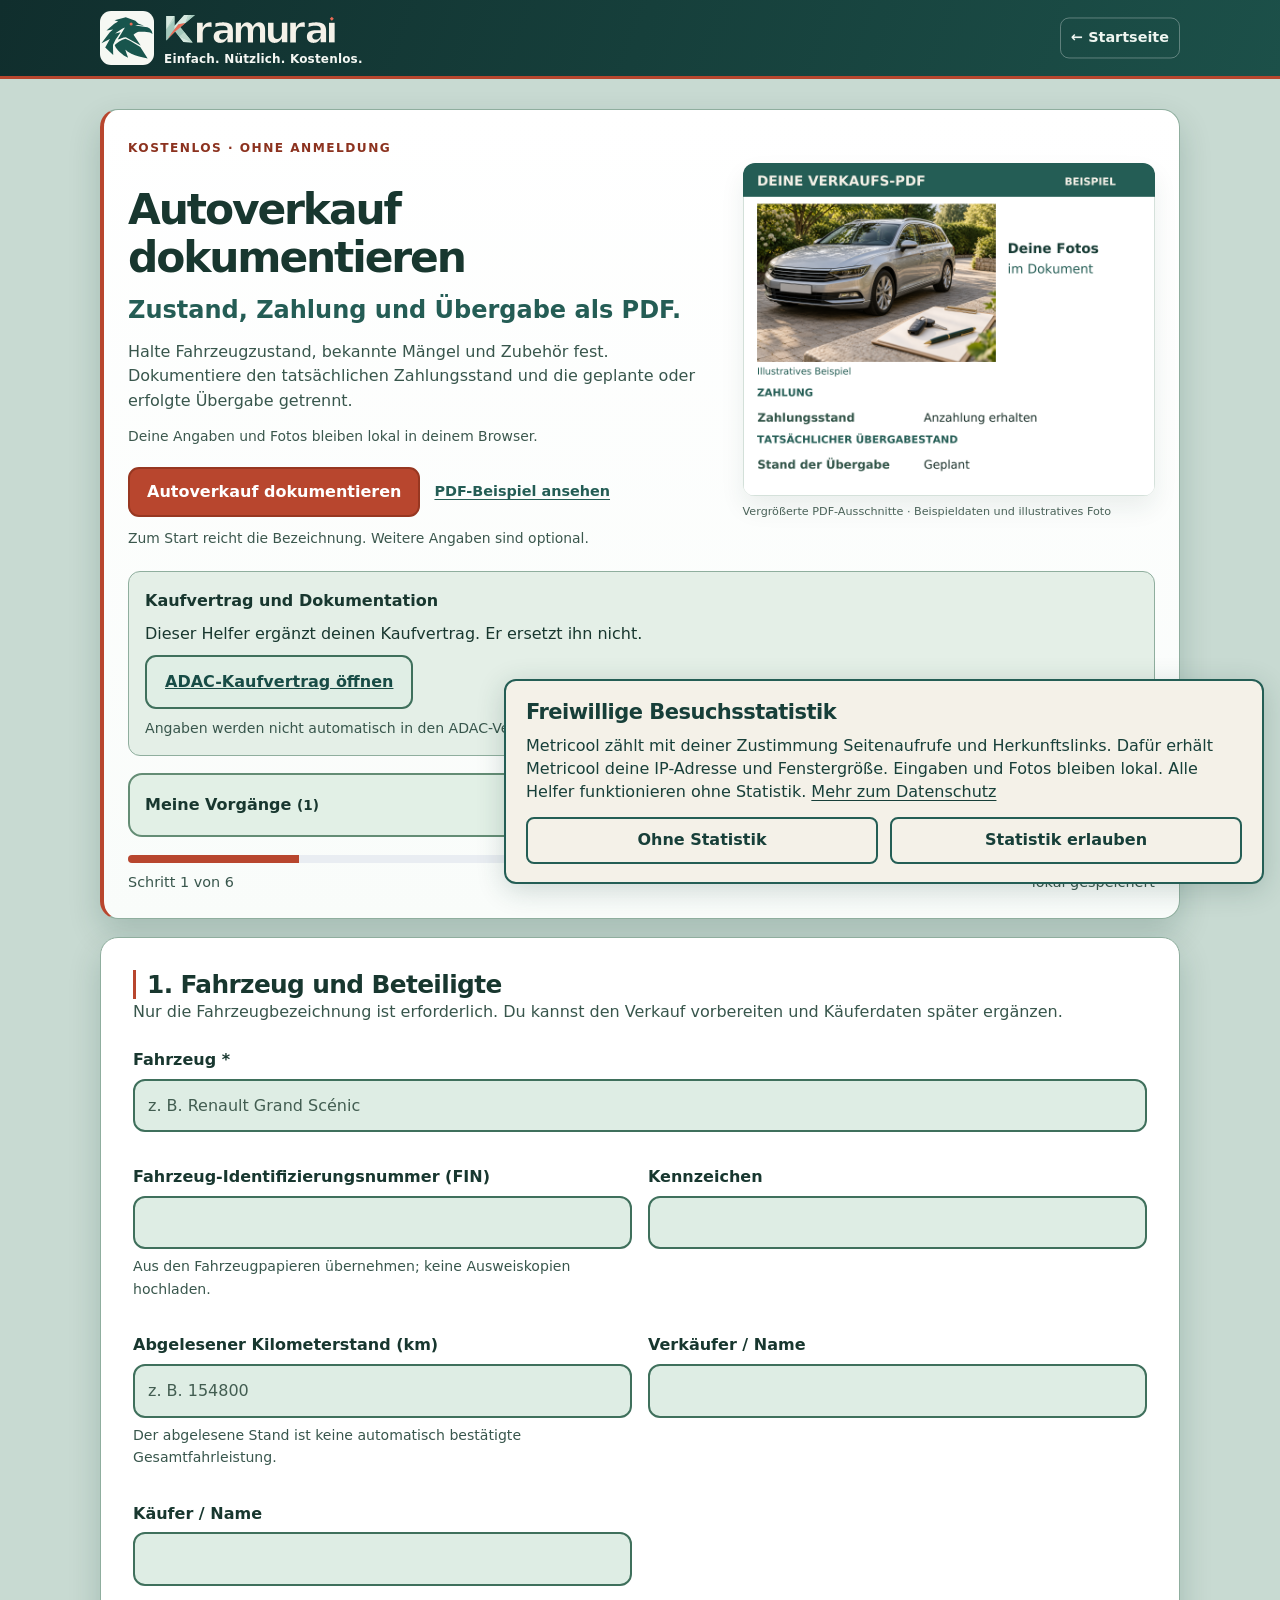
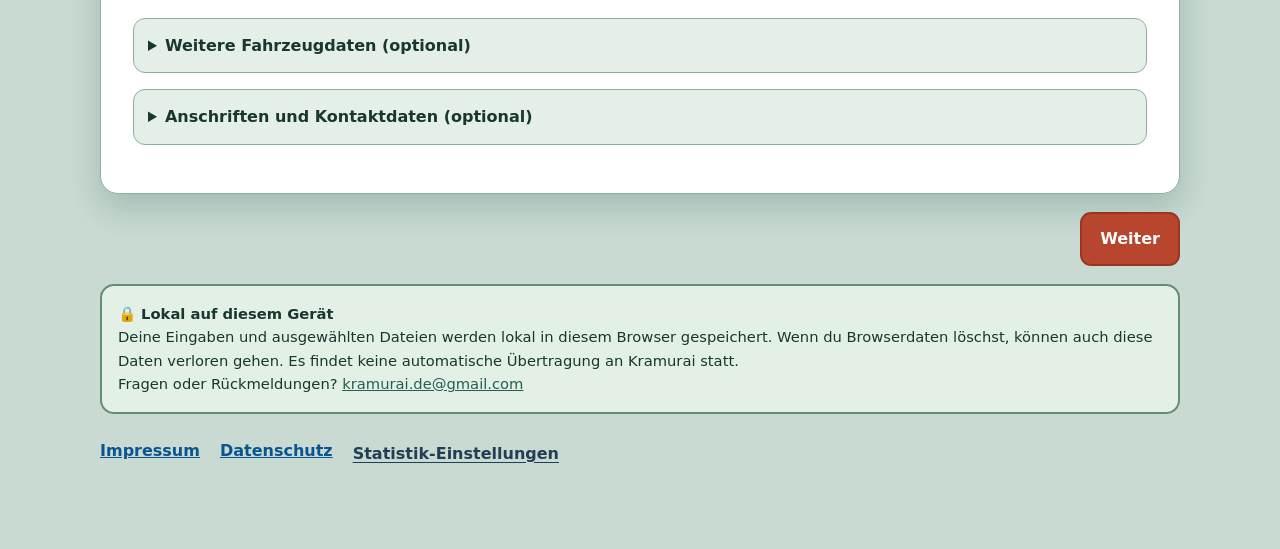
==== commit ccccb2bc: "Projektpostfach in autoverkauf-dokumentieren/index.html aktualisieren" ====
--- a/autoverkauf-dokumentieren/index.html
+++ b/autoverkauf-dokumentieren/index.html
@@ -421,7 +421,7 @@
       a{color:inherit;text-decoration:none}
     }
   </style>
-  <link rel="stylesheet" href="/register-theme.css?v=20261010-claim-v1">
+  <link rel="stylesheet" href="/register-theme.css?v=20261019-notice1">
   <link rel="icon" href="/assets/brand/favicon.svg?v=20261010-brand-v4" type="image/svg+xml" sizes="any">
   <link rel="icon" href="/favicon.ico?v=20261010-brand-v4" sizes="16x16 32x32 48x48 64x64">
   <link rel="apple-touch-icon" href="/apple-touch-icon.png?v=20261010-brand-v4" sizes="180x180">
@@ -436,7 +436,7 @@
 .result-actions{display:flex;gap:14px;align-items:center;flex-wrap:wrap;margin-top:20px}
 .result-actions .btn{text-decoration:none;display:inline-flex;align-items:center;justify-content:center;line-height:1.25;padding:13px 17px}
 .result-example-link{font-size:.9rem;font-weight:700;color:#245d55;text-underline-offset:3px}
-.result-effort{margin-top:11px}.result-intro-example{margin:0;min-width:0;width:100%}.result-intro-example img{display:block;width:100%;height:auto;box-shadow:0 12px 24px #163b3414;border-radius:12px}
+.result-effort{margin-top:11px;overflow-wrap:anywhere}.result-actions [hidden]{display:none!important}.result-intro-example{margin:0;min-width:0;width:100%}.result-intro-example img{display:block;width:100%;height:auto;box-shadow:0 12px 24px #163b3414;border-radius:12px}
 .result-intro-example figcaption{font-size:.7rem;color:#4a6258;line-height:1.4;margin-top:8px}
 
 html{scroll-behavior:smooth}#step-1{scroll-margin-top:105px}
@@ -444,7 +444,7 @@
 @media print{.preview-banner{display:none}}
 </style>
   <link rel="stylesheet" href="/assets/statistics.css?v=20261018-1">
-  <script defer src="/assets/statistics.js?v=20261018-1"></script>
+  <script defer src="/assets/statistics.js?v=20261019-pinterest-v1"></script>
 </head>
 <body class="helper-page">
 <header class="site-header helper-site-header">
@@ -462,7 +462,7 @@
 
   <main class="wrap wizard">
     <div class="wizard-head">
-      <div class="result-intro"><div class="result-intro-copy"><div class="eyebrow">KOSTENLOS · OHNE ANMELDUNG</div><h1>Autoverkauf dokumentieren</h1><p class="result-promise">Zustand, Zahlung und Übergabe als PDF.</p><p class="lead">Halte Fahrzeugzustand, bekannte Mängel und Zubehör fest. Dokumentiere den tatsächlichen Zahlungsstand und die geplante oder erfolgte Übergabe getrennt.</p><p class="result-local">Deine Angaben und Fotos bleiben lokal in deinem Browser.</p><div class="result-actions"><a class="btn btn-primary" href="#step-1">Autoverkauf dokumentieren</a><a class="result-example-link" href="beispiel.pdf" download="Kramurai_Autoverkauf_Beispiel.pdf">PDF-Beispiel ansehen</a></div><p class="result-effort">Zum Start reicht die Bezeichnung. Weitere Angaben sind optional.</p></div><figure class="result-intro-example"><img src="ergebnis.png" alt="Ausgefülltes Autoverkauf-PDF-Beispiel: Foto und dokumentierte Angaben"><figcaption>Vergrößerte PDF-Ausschnitte · Beispieldaten und illustratives Foto</figcaption></figure></div>
+      <div class="result-intro"><div class="result-intro-copy"><div class="eyebrow">KOSTENLOS · OHNE ANMELDUNG</div><h1>Autoverkauf dokumentieren</h1><p class="result-promise">Zustand, Zahlung und Übergabe als PDF.</p><p class="lead">Halte Fahrzeugzustand, bekannte Mängel und Zubehör fest. Dokumentiere den tatsächlichen Zahlungsstand und die geplante oder erfolgte Übergabe getrennt.</p><p class="result-local">Deine Angaben und Fotos bleiben lokal in deinem Browser.</p><div class="result-actions"><button class="btn btn-primary" type="button" id="entryResumeBtn">Autoverkauf dokumentieren</button><button class="btn btn-secondary" type="button" id="entryNewCaseBtn" hidden>Neuer Vorgang</button><a class="result-example-link" href="beispiel.pdf" download="Kramurai_Autoverkauf_Beispiel.pdf">PDF-Beispiel ansehen</a></div><p class="result-effort">Zum Start reicht die Bezeichnung. Weitere Angaben sind optional.</p></div><figure class="result-intro-example"><img src="ergebnis.png" alt="Ausgefülltes Autoverkauf-PDF-Beispiel: Foto und dokumentierte Angaben"><figcaption>Vergrößerte PDF-Ausschnitte · Beispieldaten und illustratives Foto</figcaption></figure></div>
       <div class="contract-intro sale-info screen-only">
 <strong>Kaufvertrag und Dokumentation</strong>
 <p>Dieser Helfer ergänzt deinen Kaufvertrag. Er ersetzt ihn nicht.</p>
@@ -586,12 +586,12 @@
     <div class="privacy-note screen-only">
       <strong>🔒 Lokal auf diesem Gerät</strong><br>
       Deine Eingaben und ausgewählten Dateien werden lokal in diesem Browser gespeichert. Wenn du Browserdaten löschst, können auch diese Daten verloren gehen. Es findet keine automatische Übertragung an Kramurai statt.<br>
-      Fragen oder Rückmeldungen? <a href="mailto:Kramurai@genial.ms">Kramurai@genial.ms</a>
+      Fragen oder Rückmeldungen? <a href="mailto:kramurai.de@gmail.com">kramurai.de@gmail.com</a>
     </div>
     <nav class="legal-links screen-only" aria-label="Rechtliche Informationen"><a href="/impressum/">Impressum</a><a href="/datenschutz/">Datenschutz</a></nav>
   </main>
 
   <script src="/assets/case-backup.js?v=20261011-migration-v1"></script>
-  <script src="/autoverkauf-dokumentieren/app.js?v=20261011-car-v3"></script>
+  <script src="/autoverkauf-dokumentieren/app.js?v=20261019-quality1"></script>
 </body>
 </html>
--- a/register-theme.css
+++ b/register-theme.css
@@ -815,3 +815,13 @@
     color:#38564c;
   }
 }
+
+/* Helper quality review, 19 October 2026: optional identifiers and readable status semantics. */
+.quality-optional{padding:13px 15px;border:1px solid #a5b9ac;border-radius:12px;background:#f5f8f2;margin:16px 0}
+.quality-optional>summary{font-weight:750;cursor:pointer;line-height:1.4}.quality-optional[open]>summary{margin-bottom:16px}
+.quality-status{padding:11px 14px;border:1px solid #b6c7bb;border-left:4px solid #245d55;border-radius:6px;font-weight:650;line-height:1.45}
+.helper-page .quality-open{background:#fff4dc;border-color:#ddbd7a;border-left-color:#a36b13;color:#67470e}
+.helper-page .quality-problem,.helper-page #documentChecks,.helper-page .quality-important{background:#fff0ee;border-color:#dba69d;border-left:4px solid #a83d30;color:#7d281f;padding:12px}
+.helper-page .quality-recorded{background:#eff4ee;color:#173f39}
+@media print{.quality-optional{display:none!important}.quality-status{break-inside:avoid}.helper-page #documentChecks{background:#fff0ee!important;color:#7d281f!important;border-color:#dba69d!important}}
+@page kramurai-helper{@bottom-left{content:"© 2026 Kramurai · Vorlagengestaltung · kramurai.github.io · Stand 19.10.2026";font-family:Arial,sans-serif;font-size:8pt;color:#38564c}}
